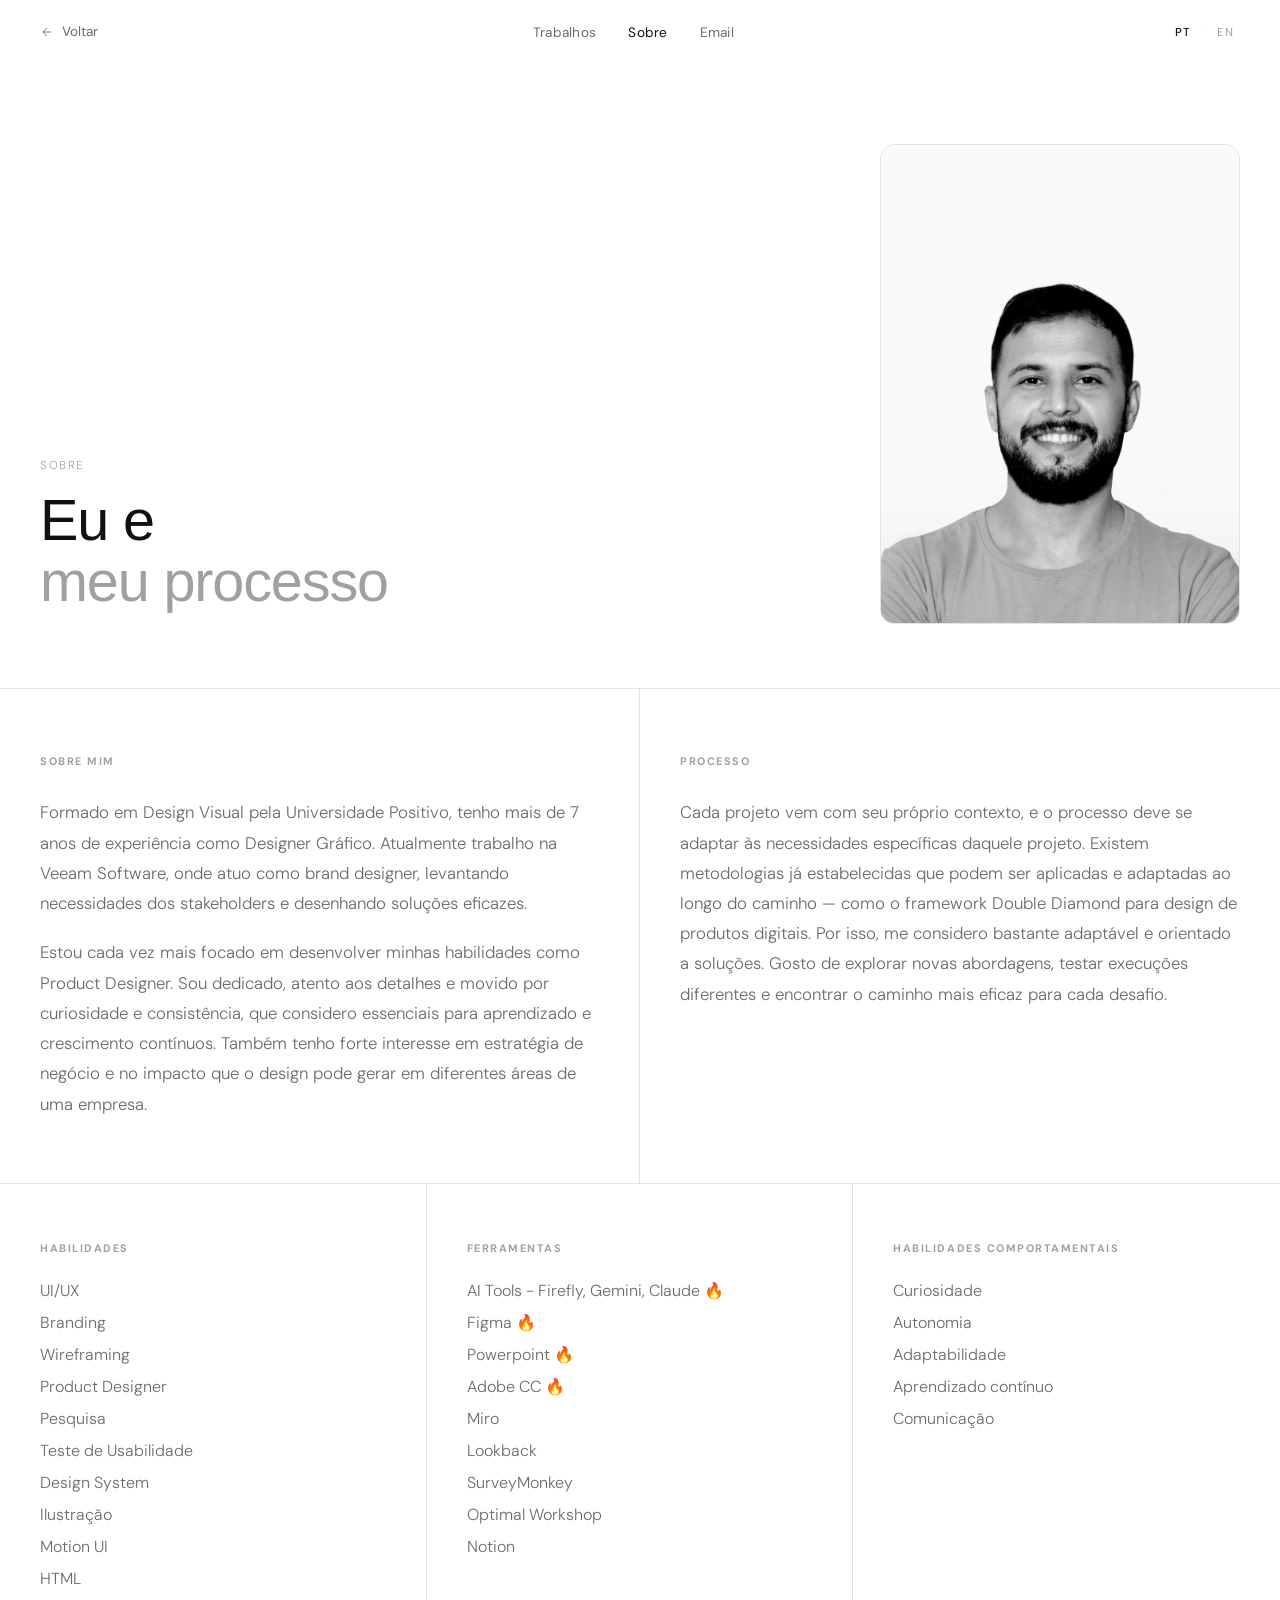
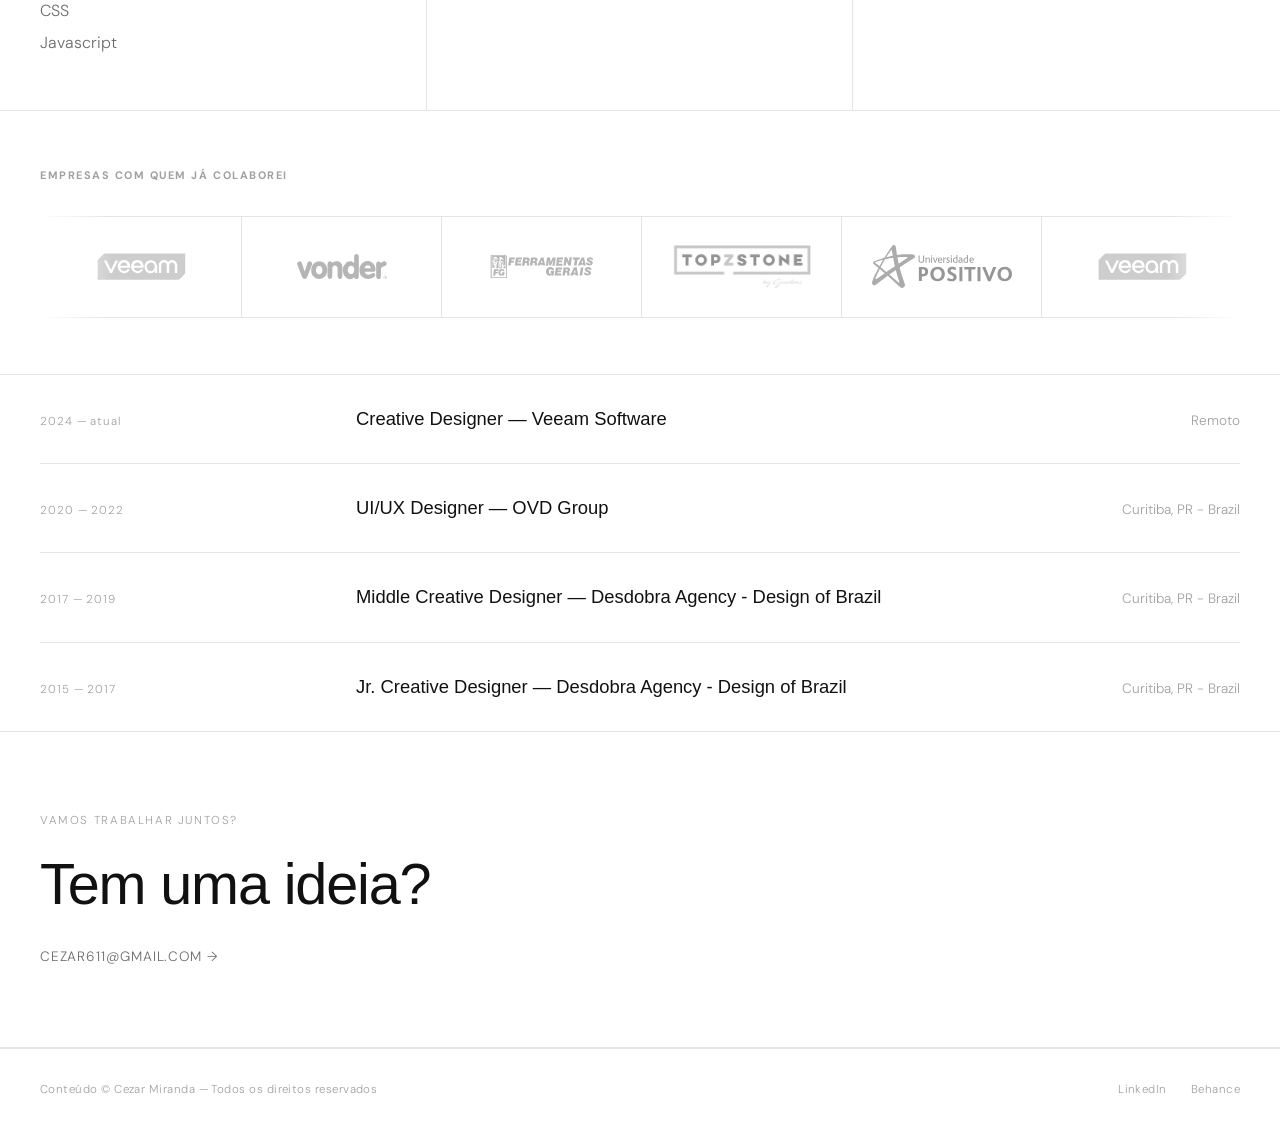
==== about.html @ da9f818e "new changes" ====
<!DOCTYPE html><html lang="pt-BR"><head>
  <script>(function(){try{if((localStorage.getItem('lang')||'pt')==='en'){document.documentElement.classList.add('lang-en');document.documentElement.setAttribute('lang','en');}}catch(e){}})();</script>
  <link rel="icon" type="image/png" href="assets/img/favicon.ico">
  <meta charset="UTF-8">
  <meta name="viewport" content="width=device-width, initial-scale=1.0">
  <title>About — Cezar Miranda</title>

  <!-- Fontes -->
  <link rel="preconnect" href="https://fonts.googleapis.com">
  <link rel="preconnect" href="https://fonts.gstatic.com" crossorigin="">
  <link href="https://fonts.googleapis.com/css2?family=DM+Serif+Display:ital@0;1&family=DM+Sans:ital,opsz,wght@0,9..40,300;0,9..40,400;0,9..40,500;1,9..40,300&display=swap" rel="stylesheet">

  <!-- CSS -->
  <link rel="stylesheet" href="assets/css/global.css">
  <link rel="stylesheet" href="assets/css/about.css">
</head>

<body>

  <!-- ─── NAV ──────────────────────────────────────────── -->
  <nav class="nav">
    <a href="index.html" class="nav__back">
      <svg viewBox="0 0 24 24" fill="none" stroke="currentColor" stroke-width="1.5" aria-hidden="true">
        <path d="M19 12H5M5 12l7-7M5 12l7 7"></path>
      </svg>
      <span class="t-pt">Voltar</span>
      <span class="t-en">Back</span>
    </a>
    <ul class="nav__links">
      <li><a href="index.html"><span class="t-pt">Trabalhos</span><span class="t-en">Work</span></a></li>
      <li><a href="about.html" class="is-active"><span class="t-pt">Sobre</span><span class="t-en">About</span></a></li>
      <li><a href="mailto:cezar611@gmail.com">Email</a></li>
    </ul>
    <div class="lang-switch">
      <button type="button" data-lang="pt">PT</button>
      <span class="lang-switch__divider">·</span>
      <button type="button" data-lang="en">EN</button>
    </div>
    <button class="nav__hamburger" aria-label="Abrir menu">
      <span></span><span></span><span></span>
    </button>
  </nav>

  <div class="nav-mobile" id="mobileMenu">
    <a href="index.html"><span class="t-pt">Trabalhos</span><span class="t-en">Work</span></a>
    <a href="about.html"><span class="t-pt">Sobre</span><span class="t-en">About</span></a>
    <a href="mailto:cezar611@gmail.com">Email</a>
    <div class="lang-switch">
      <button type="button" data-lang="pt">PT</button>
      <span class="lang-switch__divider">·</span>
      <button type="button" data-lang="en">EN</button>
    </div>
  </div>

  <!-- ─── PAGE HEADER ──────────────────────────────────── -->
  <div class="about-header reveal">
    <div>
      <p class="about-header__eyebrow t-eyebrow t-pt">Sobre</p>
      <p class="about-header__eyebrow t-eyebrow t-en">About</p>
      <h1 class="about-header__title t-serif-lg t-pt">Eu e <br> <span class="highlight">meu processo</span></h1>
      <h1 class="about-header__title t-serif-lg t-en">Me and <br> <span class="highlight">my process</span></h1>
    </div>
    <div class="placeholder about-header__photo">
      <img src="assets/img/croped.jpg" alt="Cezar Miranda">
    </div>
  </div>

  <!-- ─── ABOUT TEXT ────────────────────────────────────── -->
  <div class="about-cols">
    <div class="about-cols__col reveal">
      <h2 class="t-pt">Sobre mim</h2>
      <h2 class="t-en">About me</h2>
      <div class="about-cols__body t-pt">
        <p>
          Formado em Design Visual pela Universidade Positivo, tenho mais de 7 anos de
          experiência como Designer Gráfico. Atualmente trabalho na Veeam Software, onde
          atuo como brand designer, levantando necessidades dos stakeholders e desenhando
          soluções eficazes.
        </p>
        <p>
          Estou cada vez mais focado em desenvolver minhas habilidades como Product
          Designer. Sou dedicado, atento aos detalhes e movido por curiosidade e
          consistência, que considero essenciais para aprendizado e crescimento contínuos.
          Também tenho forte interesse em estratégia de negócio e no impacto que o design
          pode gerar em diferentes áreas de uma empresa.
        </p>
      </div>
      <div class="about-cols__body t-en">
        <p>
          Graduated in Visual Design from Universidade Positivo, I have over 7 years of
          experience as a Graphic Designer. Currently, I work at Veeam Software, where I
          contribute as a brand designer, gathering stakeholder requirements and designing
          effective solutions.
        </p>
        <p>
          I am increasingly focused on developing my skills as a Product Designer. I am
          dedicated, detail-oriented, and driven by curiosity and consistency, which I
          believe are essential for continuous learning and growth. I also have a strong
          interest in business strategy and the impact design can create across different
          areas of a company.
        </p>
      </div>
    </div>
    <div class="about-cols__col reveal">
      <h2 class="t-pt">Processo</h2>
      <h2 class="t-en">Process</h2>
      <div class="about-cols__body t-pt">
        <p>
          Cada projeto vem com seu próprio contexto, e o processo deve se adaptar às
          necessidades específicas daquele projeto. Existem metodologias já estabelecidas
          que podem ser aplicadas e adaptadas ao longo do caminho — como o framework Double
          Diamond para design de produtos digitais. Por isso, me considero bastante
          adaptável e orientado a soluções. Gosto de explorar novas abordagens, testar
          execuções diferentes e encontrar o caminho mais eficaz para cada desafio.
        </p>
      </div>
      <div class="about-cols__body t-en">
        <p>
          Every project comes with its own context, and the process should be adapted to
          fit the specific needs of that project. There are established methodologies
          that can be applied and customized throughout the process — such as the Double
          Diamond framework for digital product design. Because of that, I consider
          myself highly adaptable and solution-oriented. I enjoy exploring new approaches,
          experimenting with different executions, and finding the most effective path
          for each challenge.
        </p>
      </div>
    </div>
  </div>

  <!-- ─── SKILLS / RECOGNITION / AVAILABILITY ──────────── -->
  <div class="info-grid">
    <div class="info-grid__col reveal">
      <h3 class="t-pt">Habilidades</h3>
      <h3 class="t-en">Skills</h3>
      <ul class="skills-list t-pt">
        <li>UI/UX</li>
        <li>Branding</li>
        <li>Wireframing</li>
        <li>Product Designer</li>
        <li>Pesquisa</li>
        <li>Teste de Usabilidade</li>
        <li>Design System</li>
        <li>Ilustração</li>
        <li>Motion UI</li>
        <li>HTML</li>
        <li>CSS</li>
        <li>Javascript</li>
      </ul>
      <ul class="skills-list t-en">
        <li>UI/UX</li>
        <li>Branding</li>
        <li>Wireframing</li>
        <li>Product Designer</li>
        <li>Research</li>
        <li>Usability Testing</li>
        <li>Design System</li>
        <li>Illustration</li>
        <li>Motion UI</li>
        <li>HTML</li>
        <li>CSS</li>
        <li>Javascript</li>
      </ul>
    </div>
    <div class="info-grid__col reveal">
      <h3 class="t-pt">Ferramentas</h3>
      <h3 class="t-en">Tools</h3>
      <ul class="skills-list">
        <li>AI Tools - Firefly, Gemini, Claude &#128293;</li>
        <li>Figma &#128293;</li>
        <li>Powerpoint &#128293;</li>
        <li>Adobe CC &#128293;</li>
        <li>Miro</li>
        <li>Lookback</li>
        <li>SurveyMonkey</li>
        <li>Optimal Workshop</li>
        <li>Notion</li>
      </ul>
    </div>
    <div class="info-grid__col reveal">
      <h3 class="t-pt">Habilidades Comportamentais</h3>
      <h3 class="t-en">Soft Skills</h3>
      <ul class="skills-list t-pt">
        <li>Curiosidade</li>
        <li>Autonomia</li>
        <li>Adaptabilidade</li>
        <li>Aprendizado contínuo</li>
        <li>Comunicação</li>
      </ul>
      <ul class="skills-list t-en">
        <li>Curiosity</li>
        <li>Autonomy</li>
        <li>Adaptability</li>
        <li>Learning</li>
        <li>Communication</li>
      </ul>
    </div>
  </div>

  <!-- ─── CLIENTS ───────────────────────────────────────── -->
  <div class="clients reveal">
    <h3 class="t-pt">Empresas com quem já colaborei</h3>
    <h3 class="t-en">Companies I've Collaborated With</h3>
    <div class="clients__marquee">
      <div class="clients__track">
        <div class="clients__cell"><img src="assets/img/veeam.svg" alt="Veeam"></div>
        <div class="clients__cell"><img src="assets/img/vonder.svg" alt="Vonder"></div>
        <div class="clients__cell"><img src="assets/img/fg_logo.svg" alt="Ferramentas Gerais"></div>
        <div class="clients__cell"><img src="assets/img/topzstone.png" alt="Topzstone"></div>
        <div class="clients__cell"><img src="assets/img/Logotipo_da_Universidade_Positivo.svg" alt="Universidade Positivo"></div>
        <!-- conjunto duplicado para o loop ficar contínuo -->
        <div class="clients__cell" aria-hidden="true"><img src="assets/img/veeam.svg" alt=""></div>
        <div class="clients__cell" aria-hidden="true"><img src="assets/img/vonder.svg" alt=""></div>
        <div class="clients__cell" aria-hidden="true"><img src="assets/img/fg_logo.svg" alt=""></div>
        <div class="clients__cell" aria-hidden="true"><img src="assets/img/topzstone.png" alt=""></div>
        <div class="clients__cell" aria-hidden="true"><img src="assets/img/Logotipo_da_Universidade_Positivo.svg" alt=""></div>
      </div>
    </div>
  </div>

  <!-- ─── EXPERIENCE ────────────────────────────────────── -->
  <section class="experience">
    <div class="experience__item reveal">
      <span class="experience__year t-pt">2024 — atual</span>
      <span class="experience__year t-en">2024 — now</span>
      <span class="experience__role">Creative Designer — Veeam Software</span>
      <span class="experience__company t-pt">Remoto</span>
      <span class="experience__company t-en">Remote</span>
    </div>
    <div class="experience__item reveal">
      <span class="experience__year">2020 — 2022</span>
      <span class="experience__role">UI/UX Designer — OVD Group</span>
      <span class="experience__company">Curitiba, PR - Brazil</span>
    </div>
    <div class="experience__item reveal">
      <span class="experience__year">2017 — 2019</span>
      <span class="experience__role">Middle Creative Designer — Desdobra Agency - Design of Brazil</span>
      <span class="experience__company">Curitiba, PR - Brazil</span>
    </div>
    <div class="experience__item reveal">
      <span class="experience__year">2015 — 2017</span>
      <span class="experience__role">Jr. Creative Designer — Desdobra Agency - Design of Brazil</span>
      <span class="experience__company">Curitiba, PR - Brazil</span>
    </div>
  </section>

  <!-- ─── CTA ───────────────────────────────────────────── -->
  <div class="about-cta reveal">
    <p class="t-eyebrow t-pt">Vamos trabalhar juntos?</p>
    <p class="t-eyebrow t-en">Let's work together?</p>
    <h2 class="about-cta__title t-serif-lg t-pt">Tem uma ideia?</h2>
    <h2 class="about-cta__title t-serif-lg t-en">Got an idea?</h2>
    <a href="mailto:cezar611@gmail.com" class="about-cta__link">
      cezar611@gmail.com →
    </a>
  </div>

  <!-- ─── FOOTER ────────────────────────────────────────── -->
  <footer class="footer">
    <p class="t-pt">Conteúdo © Cezar Miranda — Todos os direitos reservados</p>
    <p class="t-en">Content © Cezar Miranda — All rights reserved</p>
    <ul class="footer__links">
      <li><a href="https://www.linkedin.com/in/cezarrm/">LinkedIn</a></li>
      <li><a href="https://www.behance.net/cezarrm">Behance</a></li>
    </ul>
  </footer>

  <div class="lightbox" id="lightbox">
    <button type="button" class="lightbox__close" aria-label="Fechar">
      <svg viewBox="0 0 24 24" fill="none" stroke="currentColor" stroke-width="1.5" aria-hidden="true">
        <path d="M6 6l12 12M18 6L6 18"></path>
      </svg>
    </button>
    <img src="" alt="">
  </div>
  <script src="assets/js/case.js"></script>
  <script src="assets/js/i18n.js"></script>
</body></html>
---- assets/css/global.css ----
/* ============================================================
   global.css — Base compartilhada entre todas as páginas
   ============================================================ */

/* ─── RESET ──────────────────────────────────────────────── */
*,
*::before,
*::after {
  box-sizing: border-box;
  margin: 0;
  padding: 0;
}

/* ─── TOKENS ─────────────────────────────────────────────── */
:root {
  /* Cores */
  --bg: #FFFFFF;
  --bg-subtle: #F7F7F7;
  --bg-muted: #EFEFEF;
  --border: #E4E4E4;
  --text: #111111;
  --text-sec: #6B6B6B;
  --text-ter: #A0A0A0;

  /* Tipografia */
  --serif: 'Cabin', sans-serif;
  --sans: 'DM Sans', system-ui, sans-serif;

  /* Espaçamento base */
  --pad-x: 2.5rem;
  --pad-x-md: 1.75rem;
  --pad-x-sm: 1.25rem;
}

/* ─── BASE ───────────────────────────────────────────────── */
html {
  font-size: 16px;
  scroll-behavior: smooth;
}

body {
  background: var(--bg);
  color: var(--text);
  font-family: var(--sans);
  font-weight: 300;
  line-height: 1.5;
  -webkit-font-smoothing: antialiased;
  -moz-osx-font-smoothing: grayscale;
}

a {
  color: inherit;
  text-decoration: none;
}

/* evita viúvas/órfãs no texto (progressive enhancement — navegadores
   sem suporte simplesmente ignoram, sem quebrar nada) */
h1, h2, h3, h4 {
  text-wrap: balance;
}

p {
  text-wrap: pretty;
}

img {
  display: block;
  max-width: 100%;
}

/* ─── TYPOGRAPHY ─────────────────────────────────────────── */
.t-eyebrow {
  font-size: 0.72rem;
  letter-spacing: 0.14em;
  text-transform: uppercase;
  color: var(--text-ter);
}

.t-label {
  font-size: 0.68rem;
  letter-spacing: 0.16em;
  text-transform: uppercase;
  color: var(--text-ter);
}

.t-serif-xl {
  font-family: var(--serif);
  font-size: clamp(2.6rem, 5.5vw, 5.2rem);
  font-weight: 400;
  line-height: 1.06;
  letter-spacing: -0.02em;
}

.t-serif-lg {
  font-family: var(--serif);
  font-size: clamp(2.2rem, 4.5vw, 4.2rem);
  font-weight: 400;
  line-height: 1.06;
  letter-spacing: -0.02em;
}

.t-serif-md {
  font-family: var(--serif);
  font-size: clamp(1.7rem, 3vw, 2.8rem);
  font-weight: 400;
  line-height: 1.1;
  letter-spacing: -0.015em;
}

.t-serif-sm {
  font-family: var(--serif);
  font-size: clamp(1.35rem, 2.2vw, 1.9rem);
  font-weight: 400;
  line-height: 1.2;
  letter-spacing: -0.01em;
}

/* ─── NAV ────────────────────────────────────────────────── */
.nav {
  position: fixed;
  top: 0;
  left: 0;
  right: 0;
  z-index: 100;
  display: flex;
  justify-content: space-between;
  align-items: center;
  padding: 1.25rem var(--pad-x);
  background: rgba(255, 255, 255, 0.9);
  backdrop-filter: blur(12px);
  -webkit-backdrop-filter: blur(12px);
  border: none;
}

.nav__logo {
  font-family: var(--serif);
  font-size: 1rem;
  letter-spacing: -0.01em;
  color: var(--text);
}

.nav__back {
  display: inline-flex;
  align-items: center;
  gap: 0.5rem;
  font-size: 0.85rem;
  font-weight: 400;
  color: var(--text-sec);
  transition: color 0.2s, gap 0.2s;
}

.nav__back:hover {
  color: var(--text);
  gap: 0.8rem;
}

.nav__back svg {
  width: 14px;
  height: 14px;
  flex-shrink: 0;
}

.nav__links {
  display: flex;
  gap: 2rem;
  list-style: none;
}

.nav__links a {
  font-size: 0.85rem;
  font-weight: 400;
  letter-spacing: 0.02em;
  color: var(--text-sec);
  transition: color 0.2s;
}

.nav__links a:hover,
.nav__links a.is-active {
  color: var(--text);
}

/* Hamburger */
.nav__hamburger {
  display: none;
  flex-direction: column;
  gap: 5px;
  cursor: pointer;
  padding: 4px;
  background: none;
  border: none;
}

.nav__hamburger span {
  display: block;
  width: 22px;
  height: 1.5px;
  background: var(--text);
  transition: transform 0.3s, opacity 0.3s;
}

.nav__hamburger.is-open span:nth-child(1) {
  transform: translateY(6.5px) rotate(45deg);
}

.nav__hamburger.is-open span:nth-child(2) {
  opacity: 0;
}

.nav__hamburger.is-open span:nth-child(3) {
  transform: translateY(-6.5px) rotate(-45deg);
}

/* Mobile menu overlay */
.nav-mobile {
  display: none;
  position: fixed;
  top: 57px;
  left: 0;
  right: 0;
  background: var(--bg);
  border: none;
  padding: 1.5rem var(--pad-x-sm);
  z-index: 99;
  flex-direction: column;
  gap: 1.2rem;
}

.nav-mobile.is-open {
  display: flex;
}

.nav-mobile a {
  font-size: 1rem;
  color: var(--text-sec);
  transition: color 0.2s;
}

.nav-mobile a:hover {
  color: var(--text);
}

/* ─── I18N (troca de idioma EN / PT-BR) ──────────────────── */
/* Nunca sobrescreve o display do idioma ativo — só esconde o
   inativo — para não quebrar display:block/flex definidos por
   outras classes (ex: .case-meta__label, .tag). */
html:not(.lang-en) .t-en { display: none !important; }
html.lang-en .t-pt { display: none !important; }

.lang-switch {
  display: flex;
  align-items: center;
  gap: 0.35rem;
  font-size: 0.72rem;
  letter-spacing: 0.06em;
  color: var(--text-ter);
}

.lang-switch button {
  background: none;
  border: none;
  padding: 0.2rem 0.4rem;
  font-family: var(--sans);
  font-size: 0.72rem;
  letter-spacing: 0.06em;
  color: var(--text-ter);
  cursor: pointer;
  transition: color 0.2s;
}

.lang-switch button:hover {
  color: var(--text);
}

.lang-switch button.is-active {
  color: var(--text);
  font-weight: 500;
}

.lang-switch__divider {
  color: var(--border);
}

.nav-mobile .lang-switch {
  padding-top: 0.4rem;
  border-top: 1px solid var(--border);
  margin-top: 0.4rem;
}

/* ─── FOOTER ─────────────────────────────────────────────── */
.footer {
  padding: 2rem var(--pad-x);
  display: flex;
  justify-content: space-between;
  align-items: center;
  border-top: 1px solid var(--border);
  font-size: 0.72rem;
  color: var(--text-ter);
  letter-spacing: 0.04em;
  flex-wrap: wrap;
  gap: 1rem;
}

.footer__links {
  display: flex;
  gap: 1.5rem;
  list-style: none;
}

.footer__links a {
  transition: color 0.2s;
}

.footer__links a:hover {
  color: var(--text);
}

/* ─── SECTION LABEL ──────────────────────────────────────── */
.section-label {
  font-size: 0.68rem;
  letter-spacing: 0.16em;
  text-transform: uppercase;
  color: var(--text-ter);
  padding: 2rem var(--pad-x) 0.6rem;
  border: none;
}

/* ─── PLACEHOLDER (shared across pages) ─────────────────── */
.placeholder {
  position: relative;
  width: 100%;
  background: var(--bg-subtle);
  border: 1px solid var(--border);
  display: flex;
  align-items: center;
  justify-content: center;
  text-align: center;
  border-radius: 14px;
  overflow: hidden;
}

.placeholder img,
.placeholder video {
  width: 100%;
  height: 100%;
  object-fit: cover;
  transition: transform 0.6s cubic-bezier(.19, 1, .22, 1);
}

.placeholder span {
  font-size: 0.66rem;
  letter-spacing: 0.1em;
  text-transform: uppercase;
  color: var(--text-ter);
}

.case-media {
  width: 100%;
  border-radius: 24px;
  overflow: hidden;
}

.case-media video {
  width: 100%;
  height: auto;
  display: block;
  object-fit: cover;
}

video {
  width: 100%;
  height: 100%;
  object-fit: cover;
  display: flex;
}

.highlight {
  color: var(--text-ter);
}

/* ─── TAG (pill label) ───────────────────────────────────── */
.tag {
  display: inline-flex;
  align-items: center;
  gap: 0.35rem;
  font-size: 0.66rem;
  letter-spacing: 0.08em;
  text-transform: uppercase;
  padding: 0.28rem 0.75rem;
  border: 1px solid var(--border);
  color: var(--text-ter);
  border-radius: 100px;
}

.tag__icon {
  width: 12px;
  height: 12px;
  flex-shrink: 0;
}

/* ─── REVEAL ANIMATION ───────────────────────────────────── */
.reveal {
  opacity: 0;
  transform: translateY(22px);
  transition: opacity 0.65s ease, transform 0.65s ease;
}

.reveal.is-visible {
  opacity: 1;
  transform: translateY(0);
}

@media (max-width: 768px) {
  .placeholder {
    aspect-ratio: 1 / 1;
    height: auto;
  }
}

/* ─── LIGHTBOX (imagens em tela cheia) ───────────────────── */
.lightbox {
  position: fixed;
  inset: 0;

  display: flex;
  align-items: center;
  justify-content: center;

  background: rgba(0, 0, 0, 0.92);

  opacity: 0;
  pointer-events: none;

  z-index: 9999;

  transition:
    opacity 0.45s ease,
    backdrop-filter 0.45s ease;

  backdrop-filter: blur(0px);
}

.lightbox.active {
  opacity: 1;
  pointer-events: auto;

  backdrop-filter: blur(10px);
}

.lightbox img {
  width: auto;
  max-width: 90vw;
  max-height: 90vh;

  object-fit: contain;

  transform: scale(0.92);
  opacity: 0;

  transition:
    transform 0.6s cubic-bezier(.19, 1, .22, 1),
    opacity 0.4s ease;

  box-shadow:
    0 40px 120px rgba(0, 0, 0, 0.35);
}

.lightbox.active img {
  transform: scale(1);
  opacity: 1;
}

.lightbox__close {
  position: absolute;
  top: 24px;
  right: 24px;

  width: 44px;
  height: 44px;
  border-radius: 50%;
  border: none;

  background: rgba(255, 255, 255, 0.1);
  color: #fff;

  display: flex;
  align-items: center;
  justify-content: center;
  cursor: pointer;

  opacity: 0;
  transform: translateY(-8px);

  transition:
    opacity 0.3s ease,
    transform 0.3s ease,
    background 0.2s ease;
}

.lightbox__close svg {
  width: 20px;
  height: 20px;
}

.lightbox__close:hover {
  background: rgba(255, 255, 255, 0.2);
}

.lightbox.active .lightbox__close {
  opacity: 1;
  transform: translateY(0);
  transition-delay: 0.15s;
}

@media (max-width: 600px) {
  .lightbox__close {
    top: 16px;
    right: 16px;
  }
}

/* ─── RESPONSIVE ─────────────────────────────────────────── */
@media (max-width: 900px) {
  .nav {
    padding: 1.1rem var(--pad-x-md);
  }

  .section-label {
    padding-left: var(--pad-x-md);
    padding-right: var(--pad-x-md);
  }

  .footer {
    padding: 1.75rem var(--pad-x-md);
  }
}

@media (max-width: 600px) {
  .nav {
    padding: 1rem var(--pad-x-sm);
  }

  .nav__links {
    display: none;
  }

  .nav__hamburger {
    display: flex;
  }

  .section-label {
    padding: 1.5rem var(--pad-x-sm) 0.5rem;
  }

  .footer {
    padding: 1.5rem var(--pad-x-sm);
    flex-direction: column;
    align-items: flex-start;
  }
}
---- assets/css/about.css ----
/* ============================================================
   about.css — Estilos da página de informações (about.html)
   ============================================================ */

/* ─── PAGE HEADER ────────────────────────────────────────── */
.about-header {
  padding: 9rem var(--pad-x) 4rem;
  display: grid;
  grid-template-columns: 1fr 1fr;
  gap: 4rem;
  align-items: end;
  border-bottom: 1px solid var(--border);
}

.about-header__eyebrow { margin-bottom: 1rem; }

.about-header__title {
  color: var(--text);
  margin-bottom: 0.75rem;
}

.about-header__photo {
  width: 100%;
  max-width: 360px;
  aspect-ratio: 3/4;
  object-fit: cover;
  justify-self: end;
}

/* ─── ABOUT TEXT ─────────────────────────────────────────── */
.about-cols {
  display: grid;
  grid-template-columns: 1fr 1fr;
  border-bottom: 1px solid var(--border);
}

.about-cols__col {
  padding: 4rem var(--pad-x);
}

.about-cols__col:first-child {
  border-right: 1px solid var(--border);
}

.about-cols__col h2 {
  font-size: 0.68rem;
  letter-spacing: 0.14em;
  text-transform: uppercase;
  color: var(--text-ter);
  margin-bottom: 1.75rem;
}

.about-cols__body {
  font-size: 1.05rem;
  color: var(--text-sec);
  line-height: 1.8;
}

.about-cols__body p + p { margin-top: 1.2rem; }

/* ─── SKILLS / RECOGNITION / AVAILABILITY ───────────────── */
.info-grid {
  display: grid;
  grid-template-columns: repeat(3, 1fr);
  border-bottom: 1px solid var(--border);
}

.info-grid__col {
  padding: 3.5rem var(--pad-x);
  border-right: 1px solid var(--border);
}

.info-grid__col:last-child { border-right: none; }

.info-grid__col h3 {
  font-size: 0.68rem;
  letter-spacing: 0.14em;
  text-transform: uppercase;
  color: var(--text-ter);
  margin-bottom: 1.5rem;
}

.skills-list {
  list-style: none;
  display: flex;
  flex-direction: column;
  gap: 0.6rem;
}

.skills-list li {
  font-size: 1rem;
  color: var(--text-sec);
  line-height: 1.4;
}

/* ─── CLIENTS ────────────────────────────────────────────── */
.clients {
  padding: 3.5rem var(--pad-x);
  border-bottom: 1px solid var(--border);
}

.clients h3 {
  font-size: 0.68rem;
  letter-spacing: 0.14em;
  text-transform: uppercase;
  color: var(--text-ter);
  margin-bottom: 2rem;
}

.clients__marquee {
  overflow: hidden;
  border: 1px solid var(--border);
  -webkit-mask-image: linear-gradient(90deg, transparent, #000 6%, #000 94%, transparent);
  mask-image: linear-gradient(90deg, transparent, #000 6%, #000 94%, transparent);
}

.clients__track {
  display: flex;
  width: max-content;
  animation: clients-marquee 16s linear infinite;
}

.clients__track:hover {
  animation-play-state: paused;
}

.clients__cell {
  flex: 0 0 auto;
  width: 200px;
  aspect-ratio: 2/1;
  background: var(--bg);
  display: flex;
  align-items: center;
  justify-content: center;
  padding: 1rem;
  border-left: 1px solid var(--border);
  transition: background 0.2s;
}

.clients__cell:first-child { border-left: none; }

.clients__cell:hover { background: var(--bg-subtle); }

.clients__cell img {
  max-width: 140px;
  width: 100%;
  height: auto;
  opacity: 0.5;
  filter: grayscale(1);
  transition: opacity 0.2s;
}

.clients__cell:hover img { opacity: 0.8; }

.clients__cell span {
  font-size: 0.72rem;
  letter-spacing: 0.06em;
  text-transform: uppercase;
  color: var(--text-ter);
  text-align: center;
}

@keyframes clients-marquee {
  from { transform: translateX(0); }
  to { transform: translateX(-50%); }
}

/* ─── EXPERIENCE ─────────────────────────────────────────── */
.experience {
  padding: 0 var(--pad-x);
  border-bottom: 1px solid var(--border);
}

.experience__item {
  display: grid;
  grid-template-columns: 1fr 2fr 1fr;
  gap: 2rem;
  padding: 2rem 0;
  border-bottom: 1px solid var(--border);
  align-items: baseline;
}

.experience__item:last-child { border-bottom: none; }

.experience__year {
  font-size: 0.72rem;
  letter-spacing: 0.08em;
  color: var(--text-ter);
}

.experience__role {
  font-family: var(--serif);
  font-size: 1.15rem;
  font-weight: 400;
  color: var(--text);
  line-height: 1.3;
}

.experience__company {
  font-size: 0.85rem;
  color: var(--text-ter);
  text-align: right;
}

/* ─── CTA ────────────────────────────────────────────────── */
.about-cta {
  padding: 5rem var(--pad-x);
  display: flex;
  flex-direction: column;
  gap: 1.5rem;
  border-bottom: 1px solid var(--border);
}

.about-cta__title {
  color: var(--text);
  max-width: 700px;
}

.about-cta__title em {
  font-style: italic;
  color: var(--text-ter);
}

.about-cta__link {
  display: inline-flex;
  align-items: center;
  gap: 0.6rem;
  font-size: 0.85rem;
  letter-spacing: 0.06em;
  text-transform: uppercase;
  color: var(--text-sec);
  margin-top: 0.5rem;
  transition: gap 0.3s, color 0.2s;
}

.about-cta__link:hover { gap: 1rem; color: var(--text); }

/* ─── RESPONSIVE ─────────────────────────────────────────── */
@media (max-width: 900px) {
  .about-header { padding: 8rem var(--pad-x-md) 3.5rem; gap: 2.5rem; }
  .about-cols__col { padding: 3rem var(--pad-x-md); }

  .info-grid { grid-template-columns: 1fr 1fr; }
  .info-grid__col:nth-child(2) { border-right: none; }
  .info-grid__col:nth-child(3) {
    grid-column: 1 / -1;
    border-right: none;
    border-top: 1px solid var(--border);
  }
  .info-grid__col { padding: 2.5rem var(--pad-x-md); }

  .clients { padding: 3rem var(--pad-x-md); }

  .experience { padding: 0 var(--pad-x-md); }
  .experience__item { grid-template-columns: 1fr 2fr; }
  .experience__company { display: none; }

  .about-cta { padding: 4rem var(--pad-x-md); }
}

@media (max-width: 600px) {
  .about-header {
    grid-template-columns: 1fr;
    padding: 7rem var(--pad-x-sm) 2.5rem;
    gap: 2rem;
  }

  .about-header__photo {
    max-width: 100%;
    aspect-ratio: 4/3;
    justify-self: stretch;
    order: -1;
  }

  .about-cols { grid-template-columns: 1fr; }
  .about-cols__col:first-child { border-right: none; border-bottom: 1px solid var(--border); }
  .about-cols__col { padding: 2.5rem var(--pad-x-sm); }

  .info-grid { grid-template-columns: 1fr; }
  .info-grid__col { border-right: none !important; padding: 2.5rem var(--pad-x-sm); }
  .info-grid__col + .info-grid__col { border-top: 1px solid var(--border); }

  .clients { padding: 2.5rem var(--pad-x-sm); }

  .experience { padding: 0 var(--pad-x-sm); }
  .experience__item { grid-template-columns: auto 1fr; gap: 1rem; }
  .experience__company { display: none; }

  .about-cta { padding: 3.5rem var(--pad-x-sm); }
}
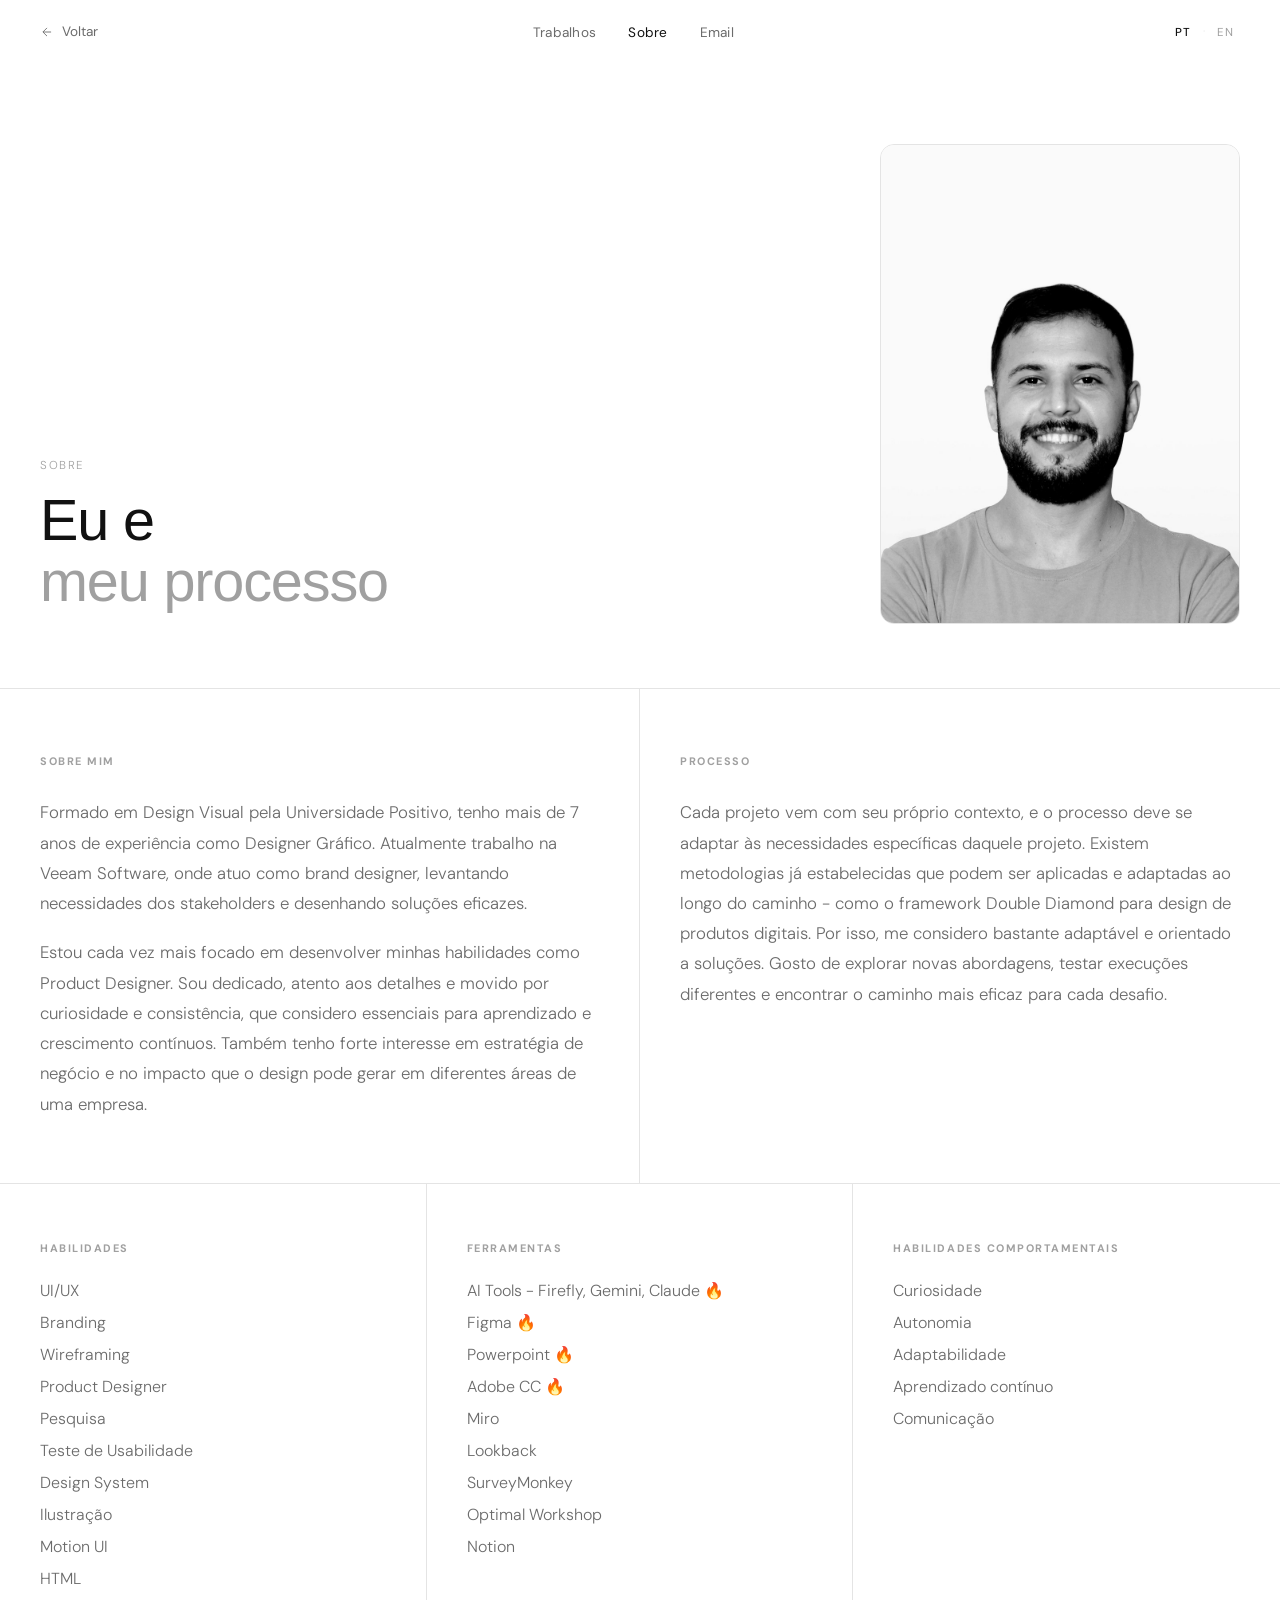
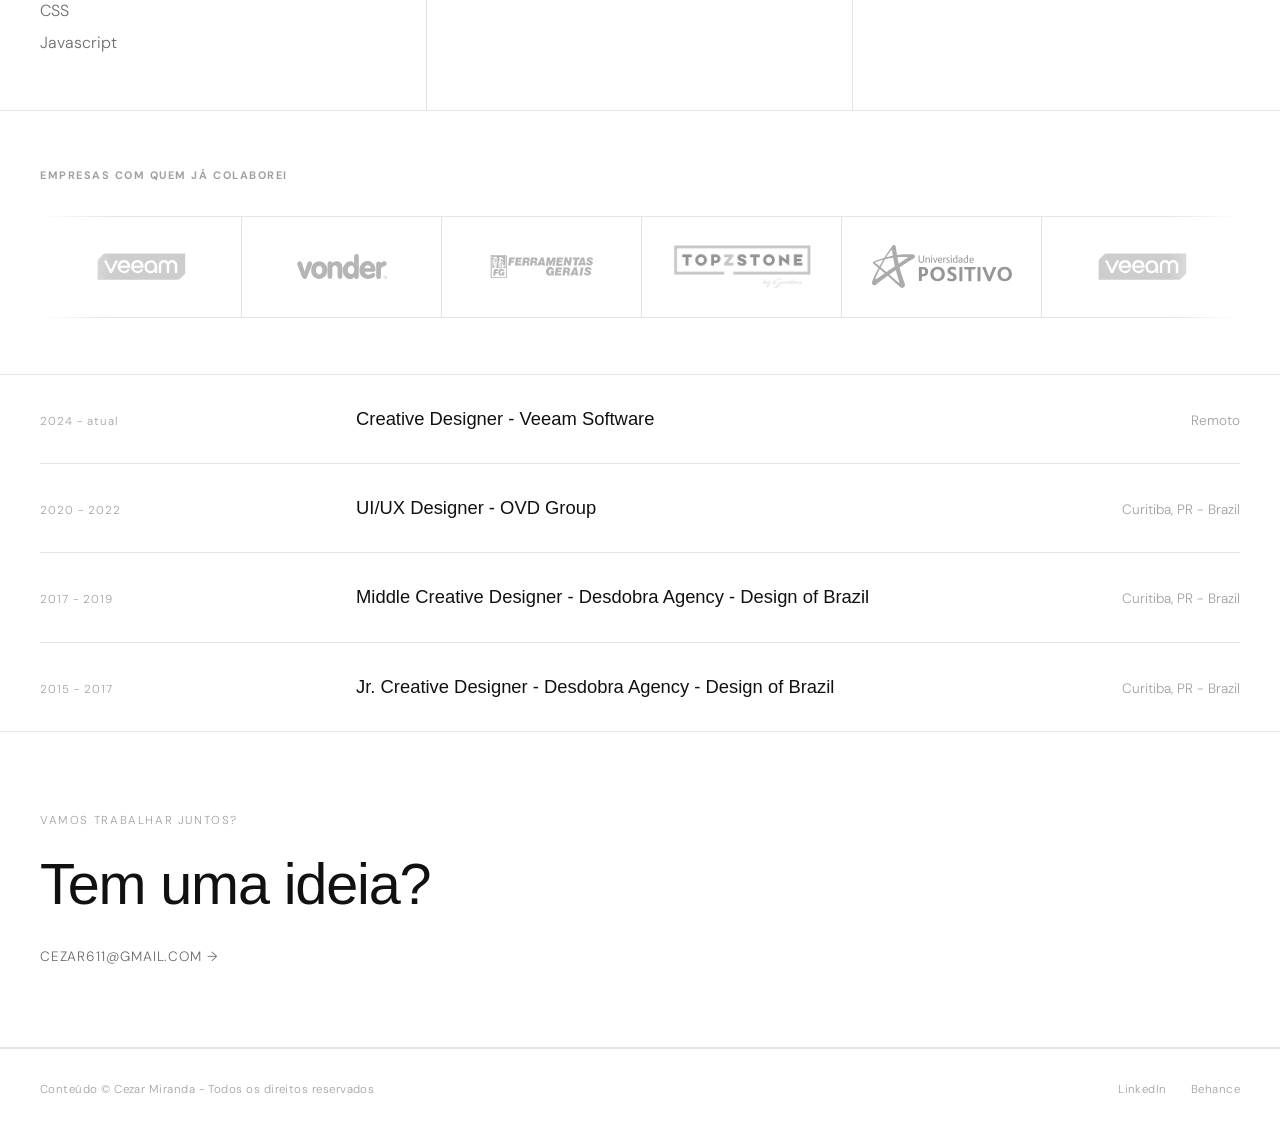
==== commit 2b9a31f5: "Add files via upload" ====
--- a/about.html
+++ b/about.html
@@ -3,7 +3,7 @@
   <link rel="icon" type="image/png" href="assets/img/favicon.ico">
   <meta charset="UTF-8">
   <meta name="viewport" content="width=device-width, initial-scale=1.0">
-  <title>About — Cezar Miranda</title>
+  <title>About - Cezar Miranda</title>
 
   <!-- Fontes -->
   <link rel="preconnect" href="https://fonts.googleapis.com">
@@ -108,7 +108,7 @@
         <p>
           Cada projeto vem com seu próprio contexto, e o processo deve se adaptar às
           necessidades específicas daquele projeto. Existem metodologias já estabelecidas
-          que podem ser aplicadas e adaptadas ao longo do caminho — como o framework Double
+          que podem ser aplicadas e adaptadas ao longo do caminho - como o framework Double
           Diamond para design de produtos digitais. Por isso, me considero bastante
           adaptável e orientado a soluções. Gosto de explorar novas abordagens, testar
           execuções diferentes e encontrar o caminho mais eficaz para cada desafio.
@@ -118,7 +118,7 @@
         <p>
           Every project comes with its own context, and the process should be adapted to
           fit the specific needs of that project. There are established methodologies
-          that can be applied and customized throughout the process — such as the Double
+          that can be applied and customized throughout the process - such as the Double
           Diamond framework for digital product design. Because of that, I consider
           myself highly adaptable and solution-oriented. I enjoy exploring new approaches,
           experimenting with different executions, and finding the most effective path
@@ -221,25 +221,25 @@
   <!-- ─── EXPERIENCE ────────────────────────────────────── -->
   <section class="experience">
     <div class="experience__item reveal">
-      <span class="experience__year t-pt">2024 — atual</span>
-      <span class="experience__year t-en">2024 — now</span>
-      <span class="experience__role">Creative Designer — Veeam Software</span>
+      <span class="experience__year t-pt">2024 - atual</span>
+      <span class="experience__year t-en">2024 - now</span>
+      <span class="experience__role">Creative Designer - Veeam Software</span>
       <span class="experience__company t-pt">Remoto</span>
       <span class="experience__company t-en">Remote</span>
     </div>
     <div class="experience__item reveal">
-      <span class="experience__year">2020 — 2022</span>
-      <span class="experience__role">UI/UX Designer — OVD Group</span>
+      <span class="experience__year">2020 - 2022</span>
+      <span class="experience__role">UI/UX Designer - OVD Group</span>
       <span class="experience__company">Curitiba, PR - Brazil</span>
     </div>
     <div class="experience__item reveal">
-      <span class="experience__year">2017 — 2019</span>
-      <span class="experience__role">Middle Creative Designer — Desdobra Agency - Design of Brazil</span>
+      <span class="experience__year">2017 - 2019</span>
+      <span class="experience__role">Middle Creative Designer - Desdobra Agency - Design of Brazil</span>
       <span class="experience__company">Curitiba, PR - Brazil</span>
     </div>
     <div class="experience__item reveal">
-      <span class="experience__year">2015 — 2017</span>
-      <span class="experience__role">Jr. Creative Designer — Desdobra Agency - Design of Brazil</span>
+      <span class="experience__year">2015 - 2017</span>
+      <span class="experience__role">Jr. Creative Designer - Desdobra Agency - Design of Brazil</span>
       <span class="experience__company">Curitiba, PR - Brazil</span>
     </div>
   </section>
@@ -257,8 +257,8 @@
 
   <!-- ─── FOOTER ────────────────────────────────────────── -->
   <footer class="footer">
-    <p class="t-pt">Conteúdo © Cezar Miranda — Todos os direitos reservados</p>
-    <p class="t-en">Content © Cezar Miranda — All rights reserved</p>
+    <p class="t-pt">Conteúdo © Cezar Miranda - Todos os direitos reservados</p>
+    <p class="t-en">Content © Cezar Miranda - All rights reserved</p>
     <ul class="footer__links">
       <li><a href="https://www.linkedin.com/in/cezarrm/">LinkedIn</a></li>
       <li><a href="https://www.behance.net/cezarrm">Behance</a></li>
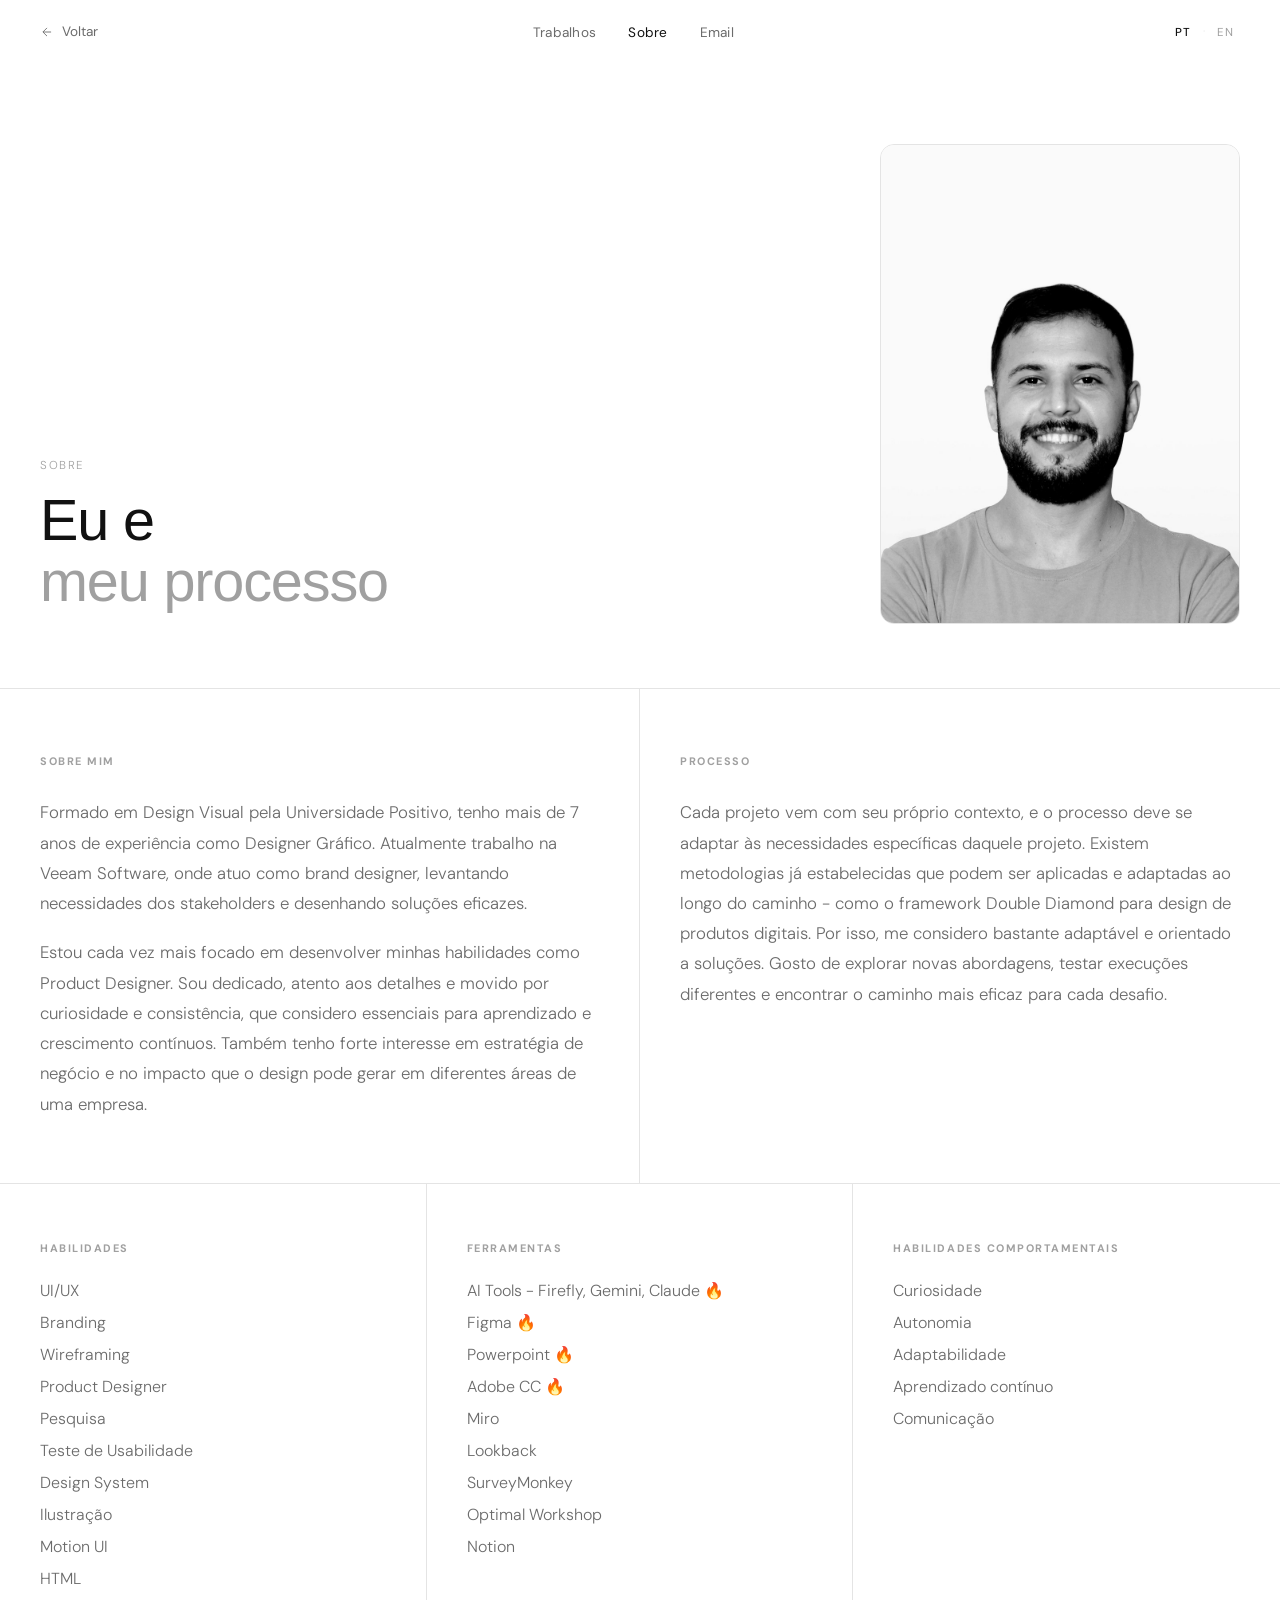
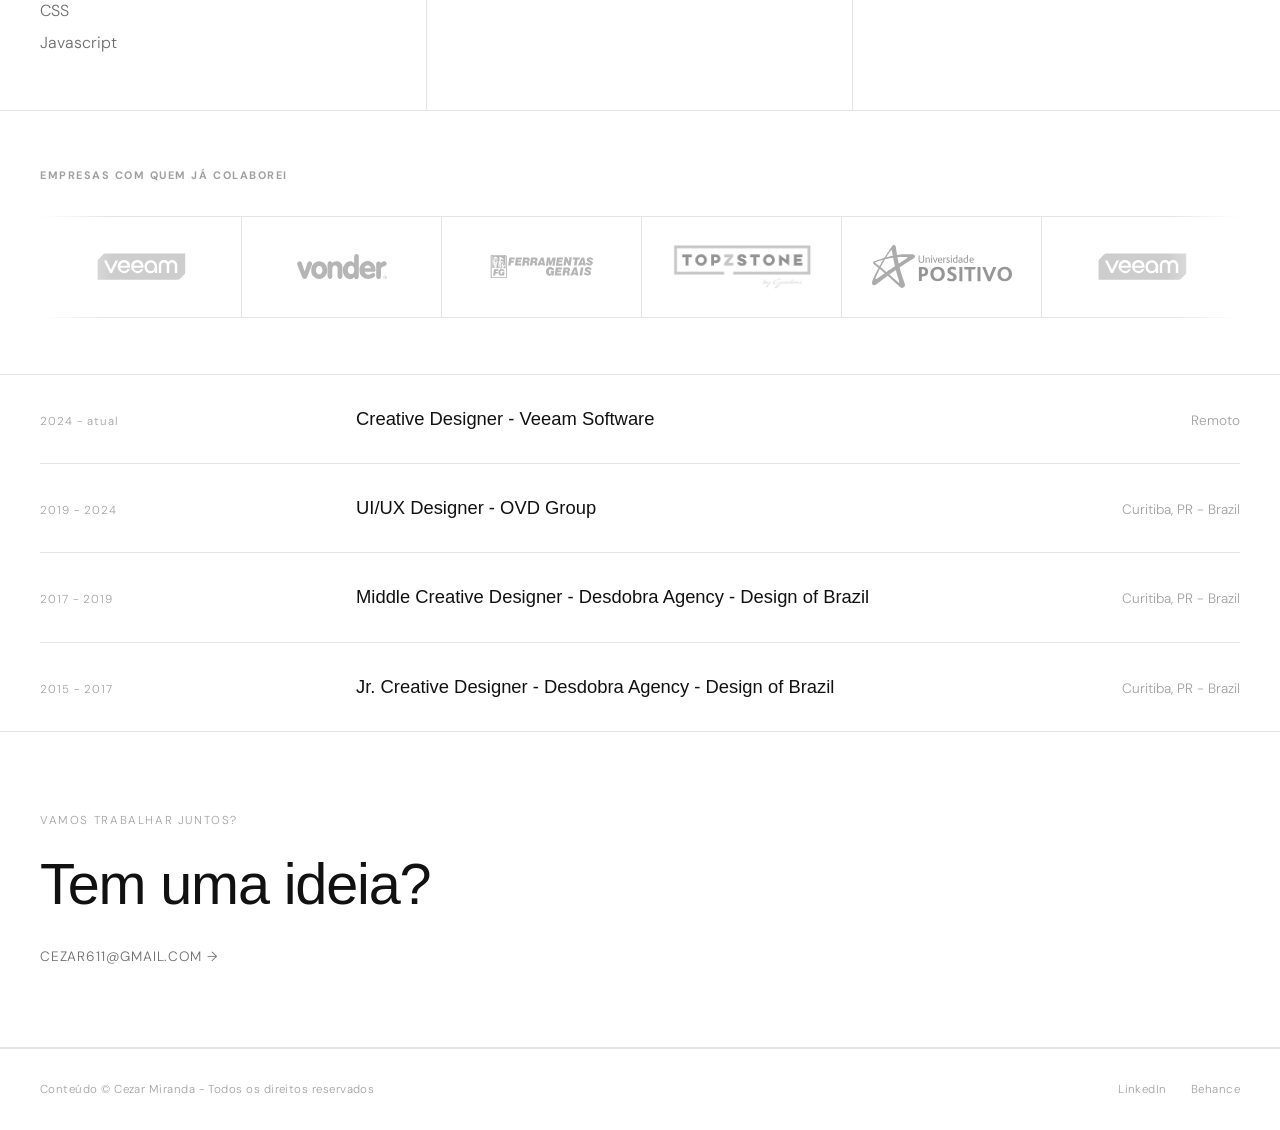
==== commit c19adf56: "Update about.html" ====
--- a/about.html
+++ b/about.html
@@ -228,7 +228,7 @@
       <span class="experience__company t-en">Remote</span>
     </div>
     <div class="experience__item reveal">
-      <span class="experience__year">2020 - 2022</span>
+      <span class="experience__year">2019 - 2024</span>
       <span class="experience__role">UI/UX Designer - OVD Group</span>
       <span class="experience__company">Curitiba, PR - Brazil</span>
     </div>
--- a/assets/css/global.css
+++ b/assets/css/global.css
@@ -1,5 +1,5 @@
 /* ============================================================
-   global.css — Base compartilhada entre todas as páginas
+   global.css - Base compartilhada entre todas as páginas
    ============================================================ */
 
 /* ─── RESET ──────────────────────────────────────────────── */
@@ -53,7 +53,7 @@
   text-decoration: none;
 }
 
-/* evita viúvas/órfãs no texto (progressive enhancement — navegadores
+/* evita viúvas/órfãs no texto (progressive enhancement - navegadores
    sem suporte simplesmente ignoram, sem quebrar nada) */
 h1, h2, h3, h4 {
   text-wrap: balance;
@@ -240,8 +240,8 @@
 }
 
 /* ─── I18N (troca de idioma EN / PT-BR) ──────────────────── */
-/* Nunca sobrescreve o display do idioma ativo — só esconde o
-   inativo — para não quebrar display:block/flex definidos por
+/* Nunca sobrescreve o display do idioma ativo - só esconde o
+   inativo - para não quebrar display:block/flex definidos por
    outras classes (ex: .case-meta__label, .tag). */
 html:not(.lang-en) .t-en { display: none !important; }
 html.lang-en .t-pt { display: none !important; }
--- a/assets/css/about.css
+++ b/assets/css/about.css
@@ -1,5 +1,5 @@
 /* ============================================================
-   about.css — Estilos da página de informações (about.html)
+   about.css - Estilos da página de informações (about.html)
    ============================================================ */
 
 /* ─── PAGE HEADER ────────────────────────────────────────── */
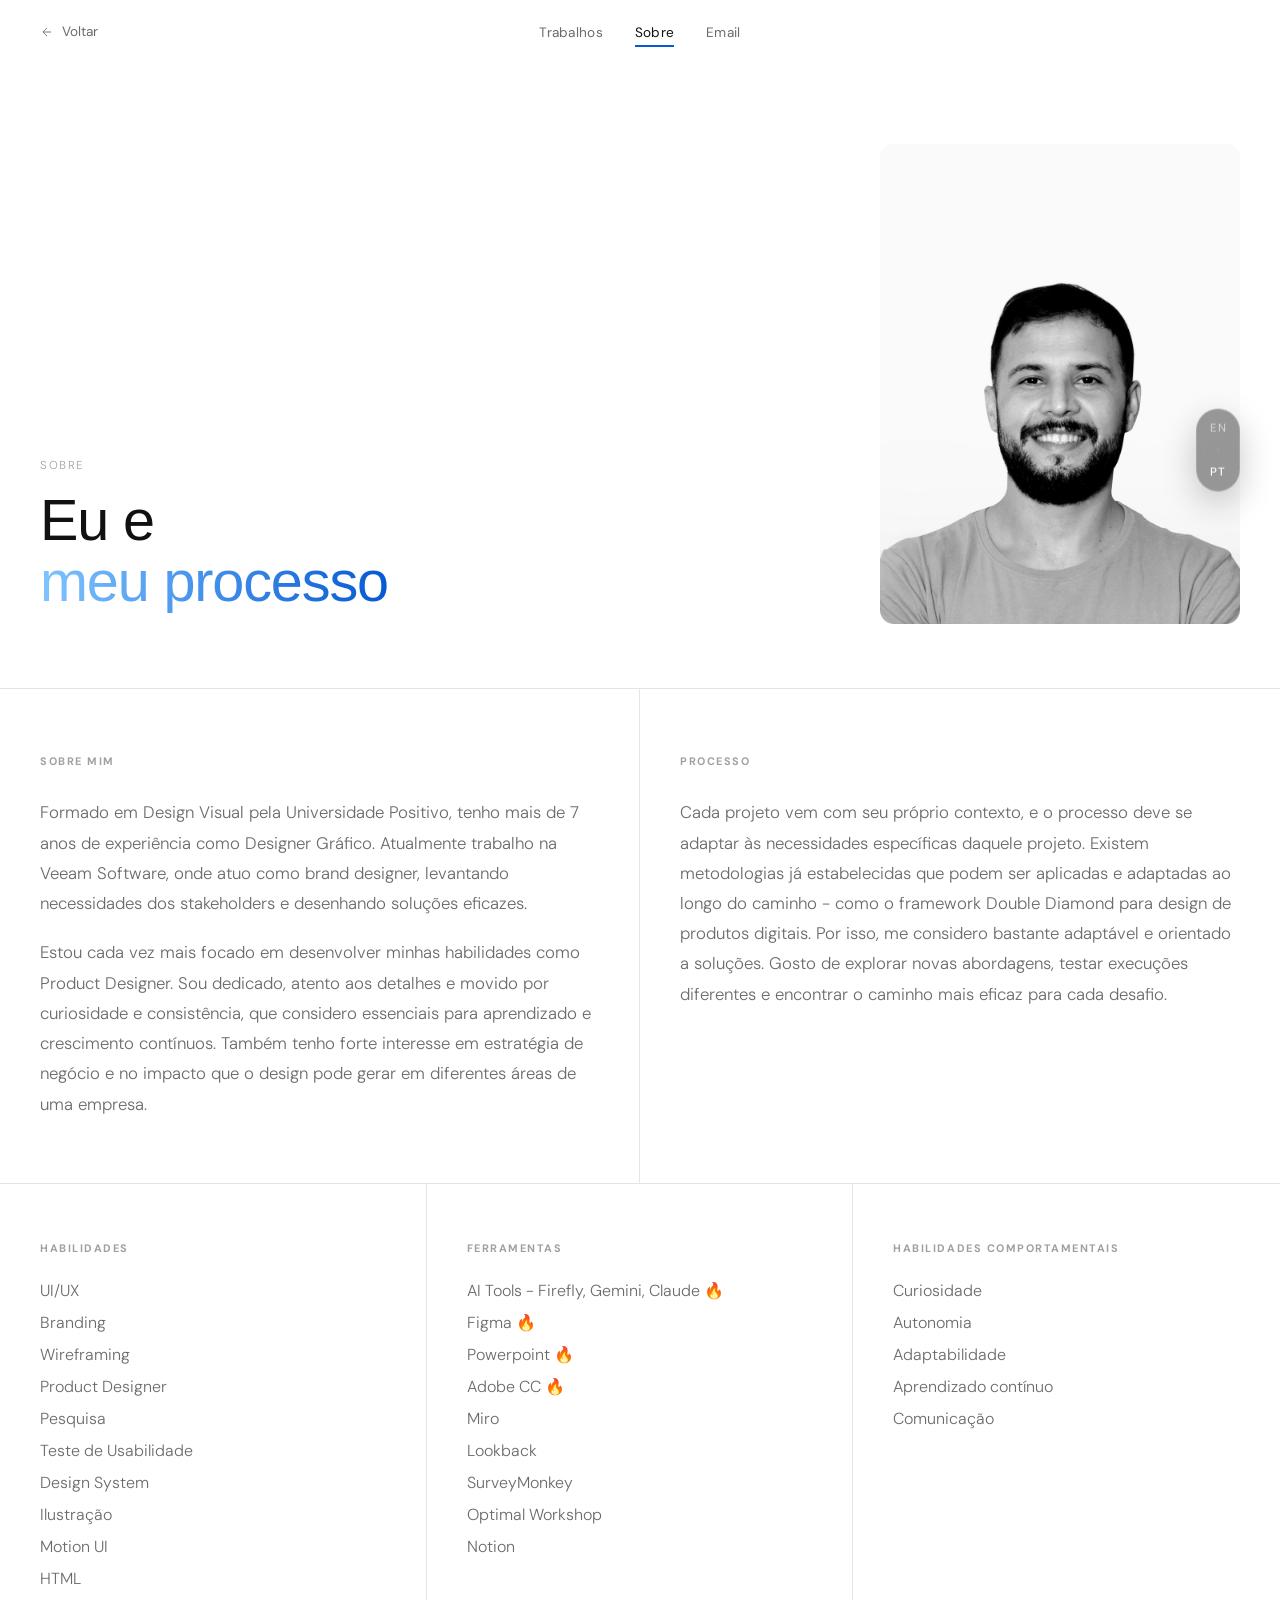
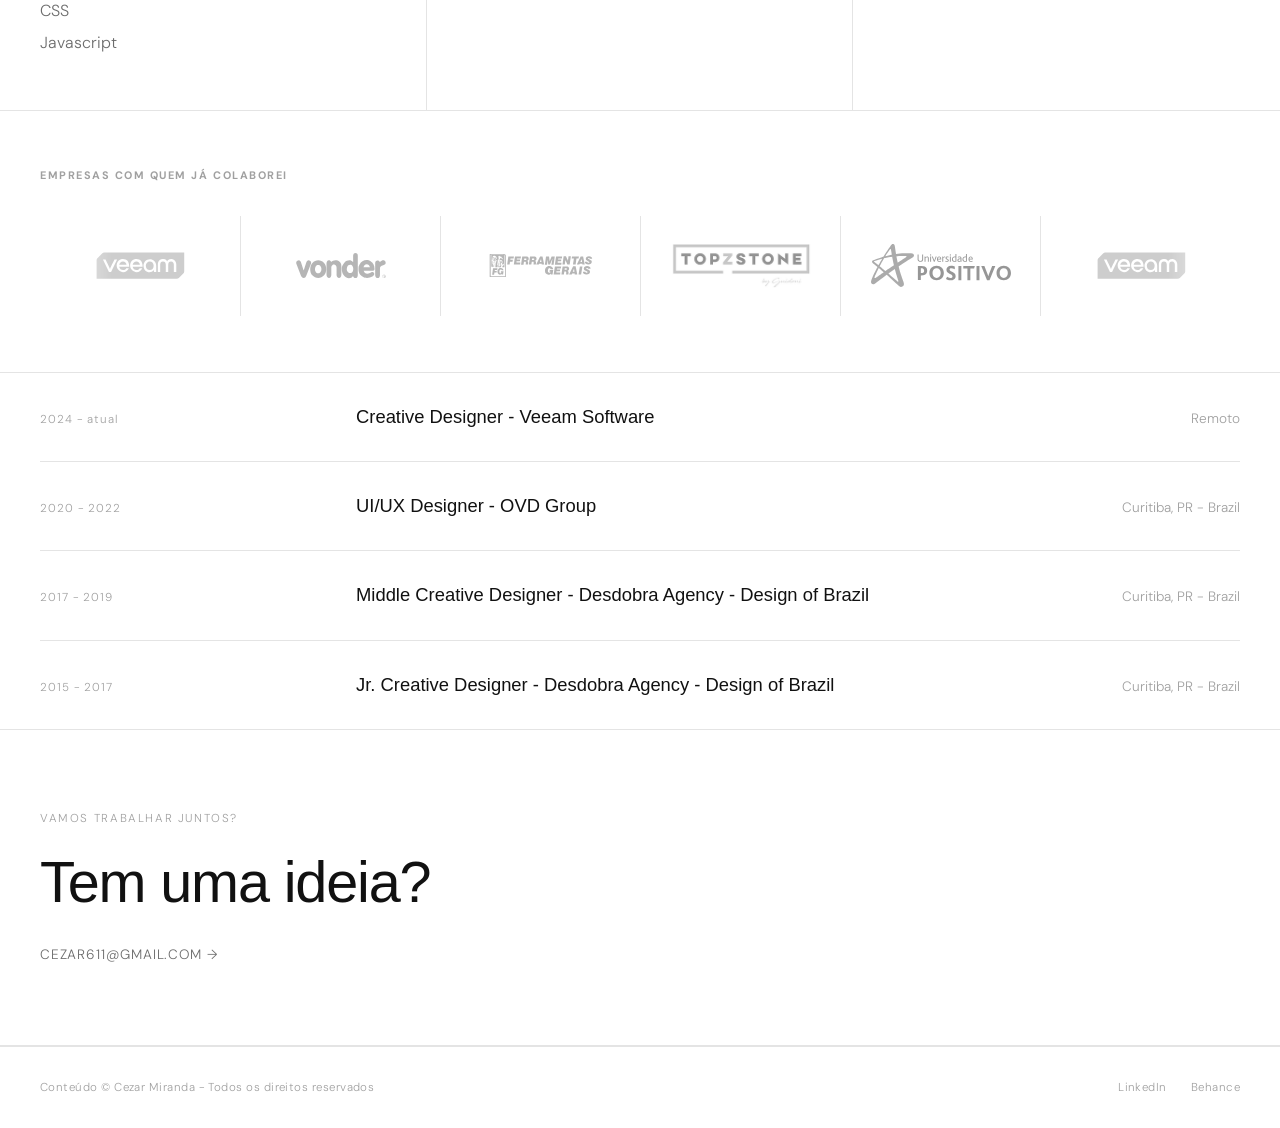
==== commit 4299f928: "Add files via upload" ====
--- a/about.html
+++ b/about.html
@@ -31,15 +31,16 @@
       <li><a href="about.html" class="is-active"><span class="t-pt">Sobre</span><span class="t-en">About</span></a></li>
       <li><a href="mailto:cezar611@gmail.com">Email</a></li>
     </ul>
-    <div class="lang-switch">
-      <button type="button" data-lang="pt">PT</button>
-      <span class="lang-switch__divider">·</span>
-      <button type="button" data-lang="en">EN</button>
-    </div>
     <button class="nav__hamburger" aria-label="Abrir menu">
       <span></span><span></span><span></span>
     </button>
   </nav>
+
+  <div class="lang-switch lang-switch--floating">
+    <button type="button" data-lang="en">EN</button>
+    <span class="lang-switch__divider">·</span>
+    <button type="button" data-lang="pt">PT</button>
+  </div>
 
   <div class="nav-mobile" id="mobileMenu">
     <a href="index.html"><span class="t-pt">Trabalhos</span><span class="t-en">Work</span></a>
@@ -57,8 +58,8 @@
     <div>
       <p class="about-header__eyebrow t-eyebrow t-pt">Sobre</p>
       <p class="about-header__eyebrow t-eyebrow t-en">About</p>
-      <h1 class="about-header__title t-serif-lg t-pt">Eu e <br> <span class="highlight">meu processo</span></h1>
-      <h1 class="about-header__title t-serif-lg t-en">Me and <br> <span class="highlight">my process</span></h1>
+      <h1 class="about-header__title t-serif-lg t-pt">Eu e <br> <span class="gradient-highlight">meu processo</span></h1>
+      <h1 class="about-header__title t-serif-lg t-en">Me and <br> <span class="gradient-highlight">my process</span></h1>
     </div>
     <div class="placeholder about-header__photo">
       <img src="assets/img/croped.jpg" alt="Cezar Miranda">
@@ -228,7 +229,7 @@
       <span class="experience__company t-en">Remote</span>
     </div>
     <div class="experience__item reveal">
-      <span class="experience__year">2019 - 2024</span>
+      <span class="experience__year">2020 - 2022</span>
       <span class="experience__role">UI/UX Designer - OVD Group</span>
       <span class="experience__company">Curitiba, PR - Brazil</span>
     </div>
--- a/assets/css/global.css
+++ b/assets/css/global.css
@@ -122,8 +122,8 @@
   left: 0;
   right: 0;
   z-index: 100;
-  display: flex;
-  justify-content: space-between;
+  display: grid;
+  grid-template-columns: 1fr auto 1fr;
   align-items: center;
   padding: 1.25rem var(--pad-x);
   background: rgba(255, 255, 255, 0.9);
@@ -162,11 +162,13 @@
 
 .nav__links {
   display: flex;
+  justify-self: center;
   gap: 2rem;
   list-style: none;
 }
 
 .nav__links a {
+  position: relative;
   font-size: 0.85rem;
   font-weight: 400;
   letter-spacing: 0.02em;
@@ -179,9 +181,28 @@
   color: var(--text);
 }
 
+/* Padrão de design: linha azul surge da esquerda para a direita
+   embaixo do item de menu em hover (ou na página ativa) */
+.nav__links a::after {
+  content: '';
+  position: absolute;
+  left: 0;
+  bottom: -6px;
+  width: 0;
+  height: 2px;
+  background: #0559D3;
+  transition: width 0.3s ease;
+}
+
+.nav__links a:hover::after,
+.nav__links a.is-active::after {
+  width: 100%;
+}
+
 /* Hamburger */
 .nav__hamburger {
   display: none;
+  justify-self: end;
   flex-direction: column;
   gap: 5px;
   cursor: pointer;
@@ -230,6 +251,8 @@
 }
 
 .nav-mobile a {
+  position: relative;
+  display: inline-block;
   font-size: 1rem;
   color: var(--text-sec);
   transition: color 0.2s;
@@ -237,6 +260,21 @@
 
 .nav-mobile a:hover {
   color: var(--text);
+}
+
+.nav-mobile a::after {
+  content: '';
+  position: absolute;
+  left: 0;
+  bottom: -4px;
+  width: 0;
+  height: 2px;
+  background: #0559D3;
+  transition: width 0.3s ease;
+}
+
+.nav-mobile a:hover::after {
+  width: 100%;
 }
 
 /* ─── I18N (troca de idioma EN / PT-BR) ──────────────────── */
@@ -286,6 +324,44 @@
   margin-top: 0.4rem;
 }
 
+/* PT/EN fora do nav: fica empilhado verticalmente, centralizado na
+   lateral direita (vertical e fixo) - acompanha a rolagem da página.
+   Mesmo fundo de vidro (glass effect) da pill flutuante dos cases,
+   pra manter o padrão visual entre os componentes flutuantes. */
+.lang-switch--floating {
+  position: fixed;
+  top: 50%;
+  right: var(--pad-x);
+  transform: translateY(-50%);
+  z-index: 90;
+  flex-direction: column;
+  align-items: center;
+  gap: 0.15rem;
+  padding: 0.5rem 0.4rem;
+  background: rgba(70, 70, 72, 0.55);
+  backdrop-filter: blur(20px) saturate(140%);
+  -webkit-backdrop-filter: blur(20px) saturate(140%);
+  border: 1px solid rgba(255, 255, 255, 0.16);
+  border-radius: 999px;
+  box-shadow: 0 12px 34px rgba(0, 0, 0, 0.22);
+}
+
+.lang-switch--floating button {
+  color: rgba(255, 255, 255, 0.6);
+}
+
+.lang-switch--floating button:hover {
+  color: #fff;
+}
+
+.lang-switch--floating button.is-active {
+  color: #fff;
+}
+
+.lang-switch--floating .lang-switch__divider {
+  color: rgba(255, 255, 255, 0.3);
+}
+
 /* ─── FOOTER ─────────────────────────────────────────────── */
 .footer {
   padding: 2rem var(--pad-x);
@@ -329,7 +405,6 @@
   position: relative;
   width: 100%;
   background: var(--bg-subtle);
-  border: 1px solid var(--border);
   display: flex;
   align-items: center;
   justify-content: center;
@@ -377,6 +452,26 @@
   color: var(--text-ter);
 }
 
+/* Destaque com gradiente animado azul claro > azul escuro - usado em
+   títulos/termos-chave que merecem mais ênfase que o .highlight padrão */
+.gradient-highlight {
+  background: linear-gradient(90deg, #7EC4FF, #0559D3, #7EC4FF);
+  background-size: 200% 100%;
+  -webkit-background-clip: text;
+  background-clip: text;
+  color: transparent;
+  animation: gradientHighlightMove 4s linear infinite;
+}
+
+@keyframes gradientHighlightMove {
+  0% {
+    background-position: 0% 50%;
+  }
+  100% {
+    background-position: 200% 50%;
+  }
+}
+
 /* ─── TAG (pill label) ───────────────────────────────────── */
 .tag {
   display: inline-flex;
@@ -524,6 +619,10 @@
     padding: 1.1rem var(--pad-x-md);
   }
 
+  .lang-switch--floating {
+    right: var(--pad-x-md);
+  }
+
   .section-label {
     padding-left: var(--pad-x-md);
     padding-right: var(--pad-x-md);
@@ -540,6 +639,10 @@
   }
 
   .nav__links {
+    display: none;
+  }
+
+  .lang-switch--floating {
     display: none;
   }
 
--- a/assets/css/about.css
+++ b/assets/css/about.css
@@ -109,7 +109,6 @@
 
 .clients__marquee {
   overflow: hidden;
-  border: 1px solid var(--border);
   -webkit-mask-image: linear-gradient(90deg, transparent, #000 6%, #000 94%, transparent);
   mask-image: linear-gradient(90deg, transparent, #000 6%, #000 94%, transparent);
 }
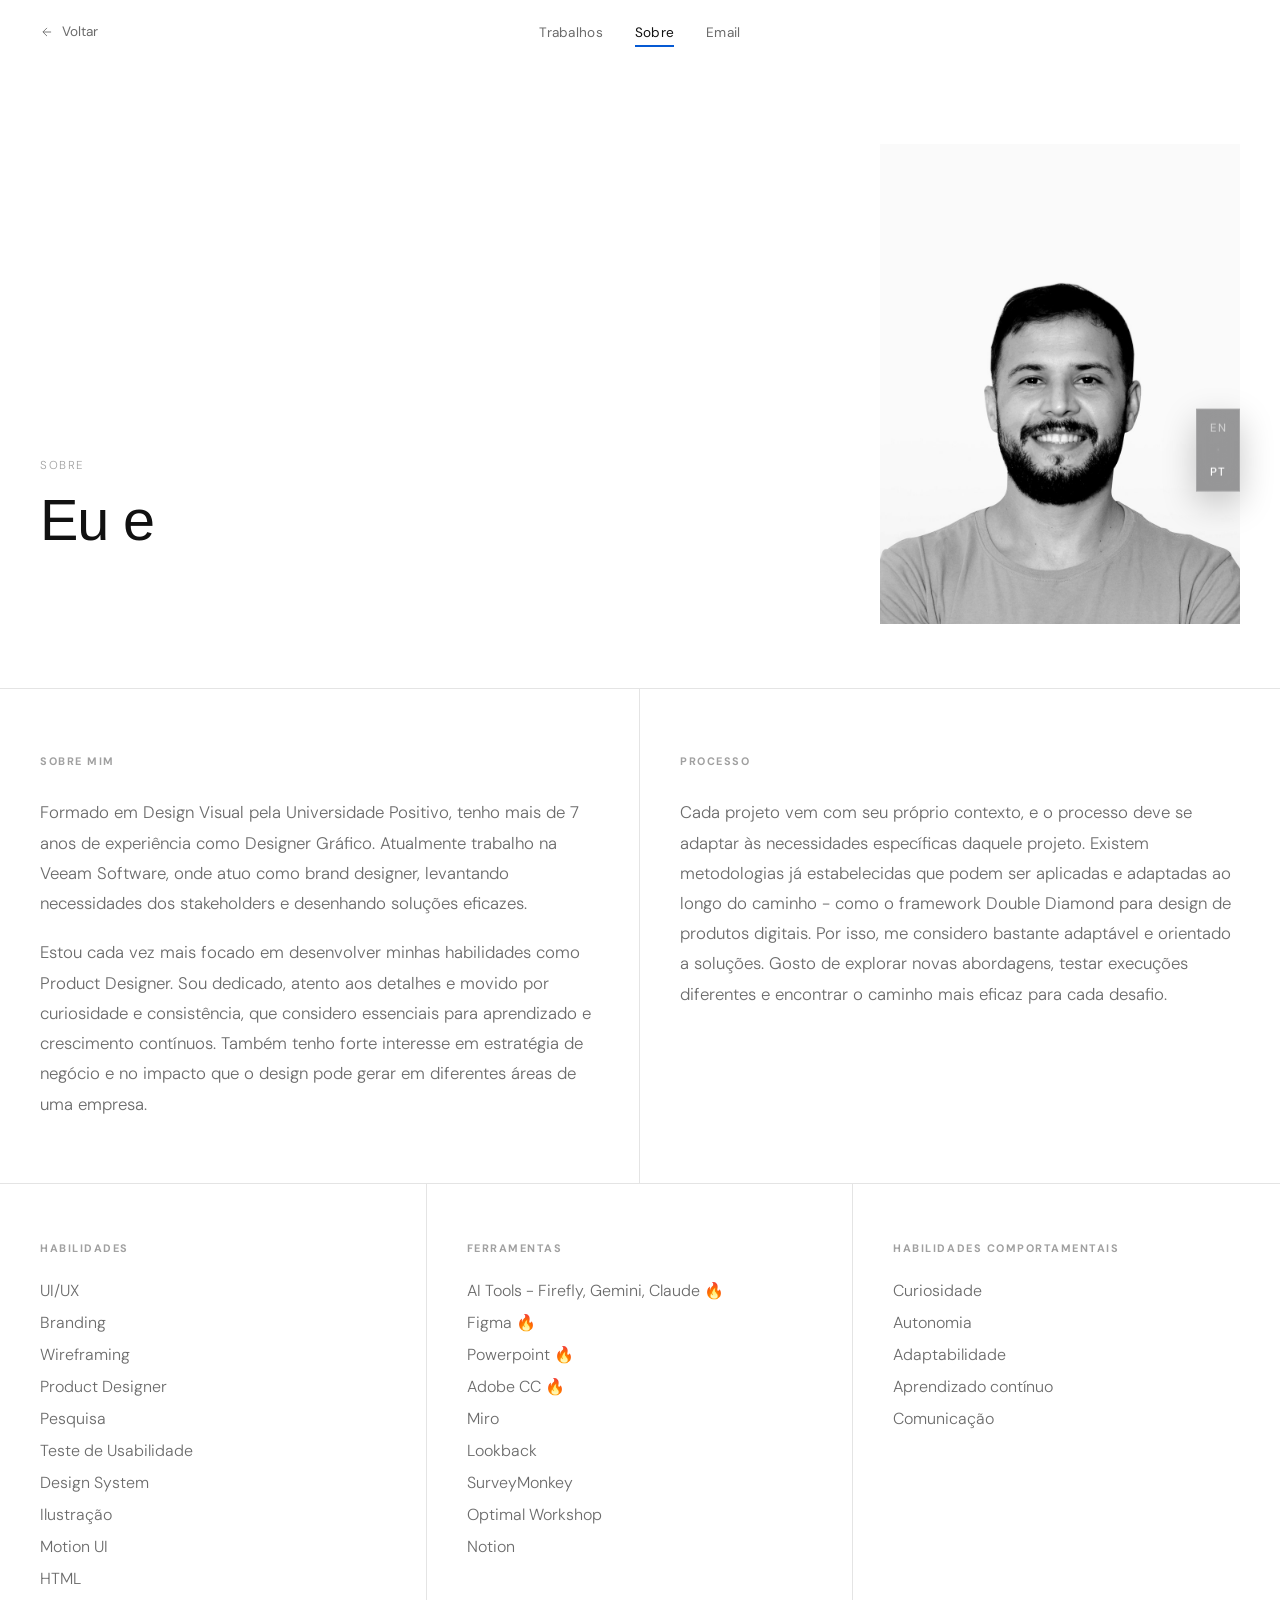
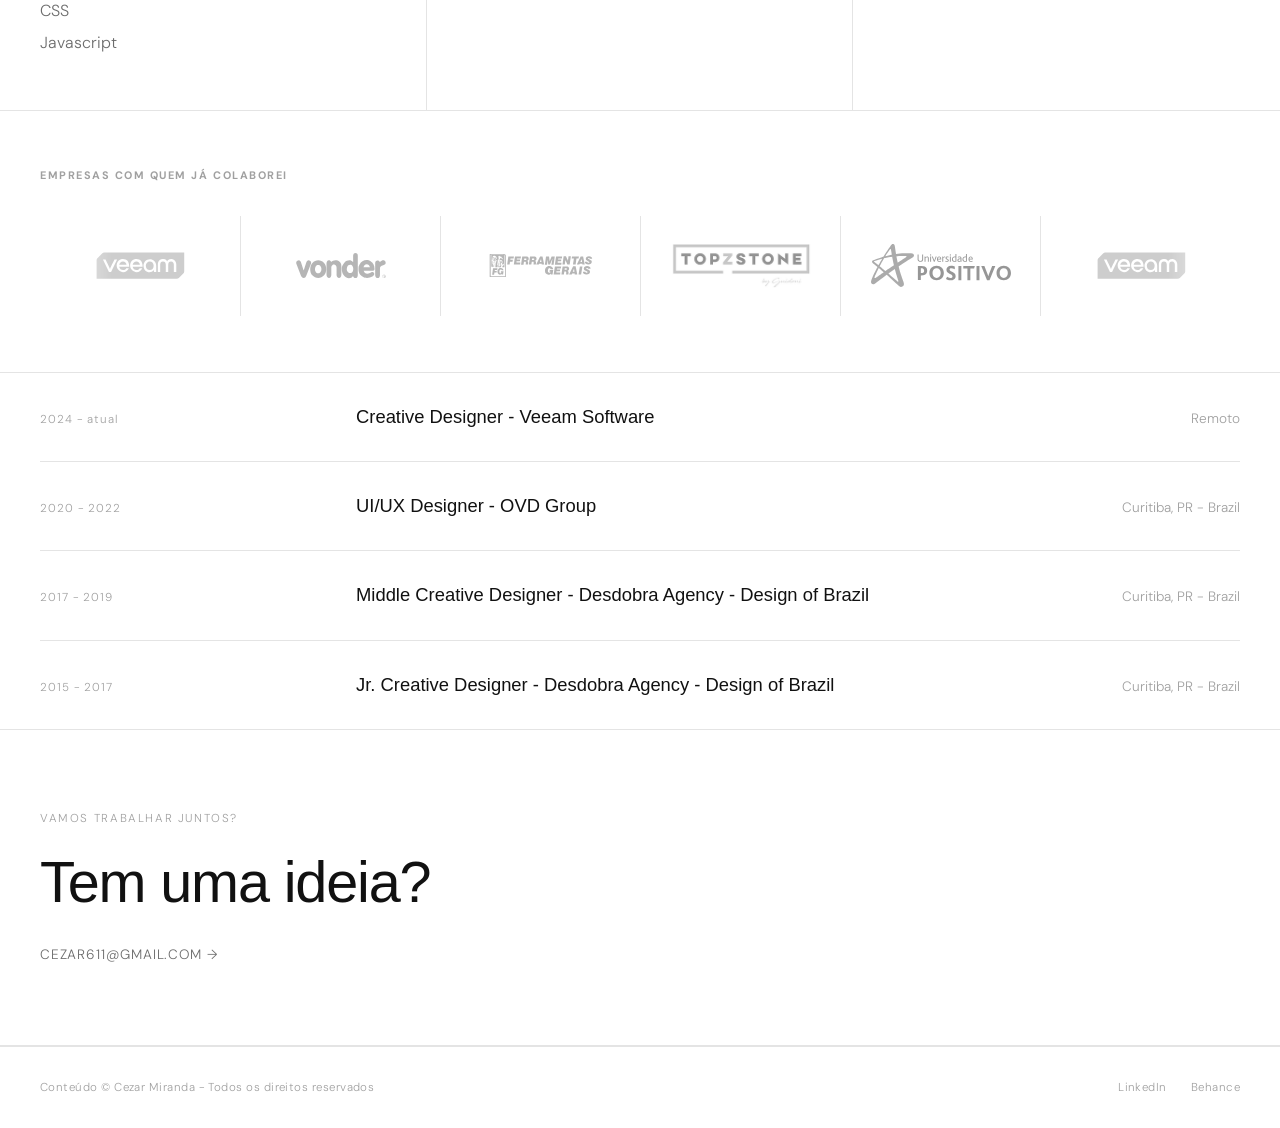
==== commit 417d9c41: "Add files via upload" ====
--- a/about.html
+++ b/about.html
@@ -276,4 +276,5 @@
   </div>
   <script src="assets/js/case.js"></script>
   <script src="assets/js/i18n.js"></script>
+  <script src="assets/js/gradient-hover.js"></script>
 </body></html>
--- a/assets/css/global.css
+++ b/assets/css/global.css
@@ -342,7 +342,7 @@
   backdrop-filter: blur(20px) saturate(140%);
   -webkit-backdrop-filter: blur(20px) saturate(140%);
   border: 1px solid rgba(255, 255, 255, 0.16);
-  border-radius: 999px;
+  border-radius: 0;
   box-shadow: 0 12px 34px rgba(0, 0, 0, 0.22);
 }
 
@@ -409,7 +409,7 @@
   align-items: center;
   justify-content: center;
   text-align: center;
-  border-radius: 14px;
+  border-radius: 0;
   overflow: hidden;
 }
 
@@ -430,7 +430,7 @@
 
 .case-media {
   width: 100%;
-  border-radius: 24px;
+  border-radius: 0;
   overflow: hidden;
 }
 
@@ -455,8 +455,12 @@
 /* Destaque com gradiente animado azul claro > azul escuro - usado em
    títulos/termos-chave que merecem mais ênfase que o .highlight padrão */
 .gradient-highlight {
-  background: linear-gradient(90deg, #7EC4FF, #0559D3, #7EC4FF);
-  background-size: 200% 100%;
+  background-image:
+    url("data:image/svg+xml;utf8,<svg xmlns='http://www.w3.org/2000/svg' width='150' height='150'><filter id='n'><feTurbulence type='fractalNoise' baseFrequency='0.85' numOctaves='3' stitchTiles='stitch'/><feColorMatrix type='matrix' values='0 0 0 0 1 0 0 0 0 1 0 0 0 0 1 0 0 0 0.35 0'/></filter><rect width='150' height='150' filter='url(%23n)'/></svg>"),
+    linear-gradient(90deg, #7EC4FF, #0559D3, #7EC4FF);
+  background-size: 160px 160px, 200% 100%;
+  background-repeat: repeat, repeat;
+  background-blend-mode: overlay;
   -webkit-background-clip: text;
   background-clip: text;
   color: transparent;
@@ -465,10 +469,10 @@
 
 @keyframes gradientHighlightMove {
   0% {
-    background-position: 0% 50%;
+    background-position: 0 0, 0% 50%;
   }
   100% {
-    background-position: 200% 50%;
+    background-position: 0 0, 200% 50%;
   }
 }
 
@@ -483,7 +487,7 @@
   padding: 0.28rem 0.75rem;
   border: 1px solid var(--border);
   color: var(--text-ter);
-  border-radius: 100px;
+  border-radius: 0;
 }
 
 .tag__icon {
@@ -571,7 +575,7 @@
 
   width: 44px;
   height: 44px;
-  border-radius: 50%;
+  border-radius: 0;
   border: none;
 
   background: rgba(255, 255, 255, 0.1);
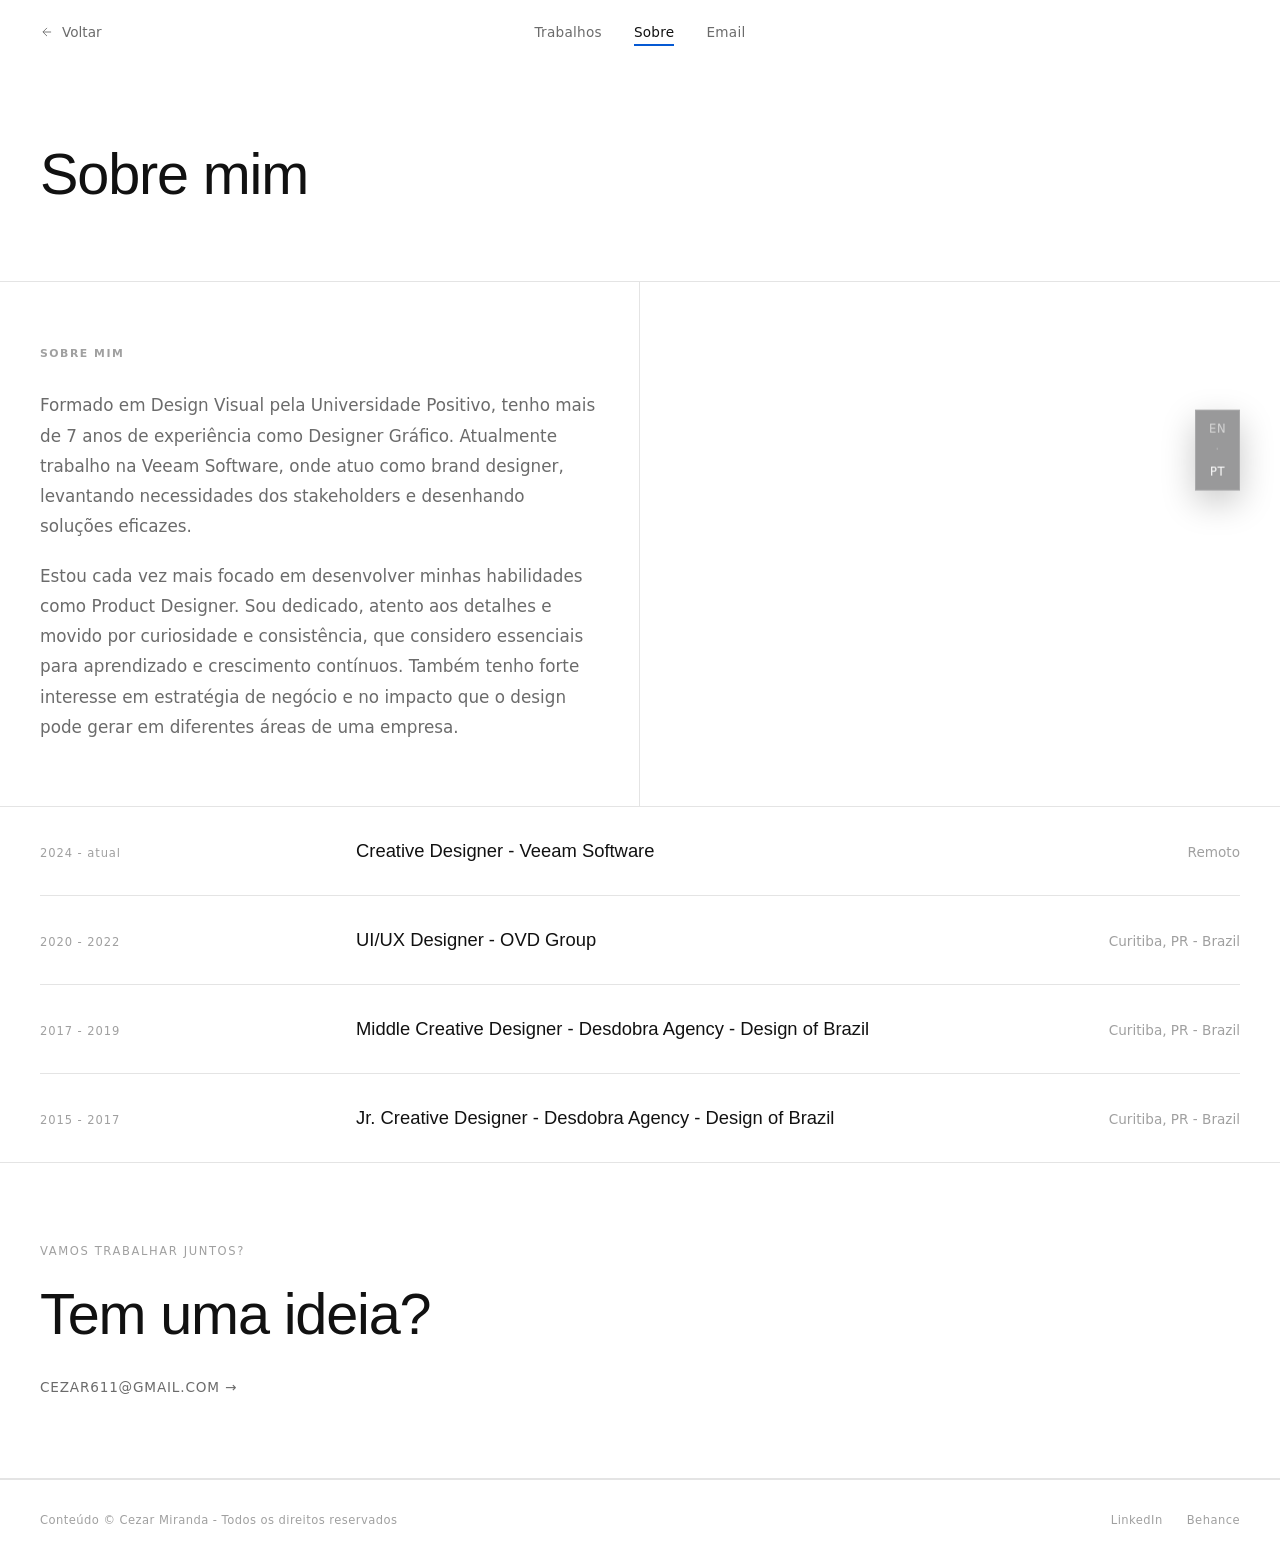
==== commit e20a4406: "Add files via upload" ====
--- a/about.html
+++ b/about.html
@@ -8,7 +8,7 @@
   <!-- Fontes -->
   <link rel="preconnect" href="https://fonts.googleapis.com">
   <link rel="preconnect" href="https://fonts.gstatic.com" crossorigin="">
-  <link href="https://fonts.googleapis.com/css2?family=DM+Serif+Display:ital@0;1&family=DM+Sans:ital,opsz,wght@0,9..40,300;0,9..40,400;0,9..40,500;1,9..40,300&display=swap" rel="stylesheet">
+  <link href="https://fonts.googleapis.com/css2?family=Raleway:wght@200..700&display=swap" rel="stylesheet">
 
   <!-- CSS -->
   <link rel="stylesheet" href="assets/css/global.css">
@@ -56,13 +56,8 @@
   <!-- ─── PAGE HEADER ──────────────────────────────────── -->
   <div class="about-header reveal">
     <div>
-      <p class="about-header__eyebrow t-eyebrow t-pt">Sobre</p>
-      <p class="about-header__eyebrow t-eyebrow t-en">About</p>
-      <h1 class="about-header__title t-serif-lg t-pt">Eu e <br> <span class="gradient-highlight">meu processo</span></h1>
-      <h1 class="about-header__title t-serif-lg t-en">Me and <br> <span class="gradient-highlight">my process</span></h1>
-    </div>
-    <div class="placeholder about-header__photo">
-      <img src="assets/img/croped.jpg" alt="Cezar Miranda">
+      <h1 class="about-header__title t-serif-lg t-pt">Sobre mim</h1>
+      <h1 class="about-header__title t-serif-lg t-en">About me</h1>
     </div>
   </div>
 
@@ -100,121 +95,6 @@
           interest in business strategy and the impact design can create across different
           areas of a company.
         </p>
-      </div>
-    </div>
-    <div class="about-cols__col reveal">
-      <h2 class="t-pt">Processo</h2>
-      <h2 class="t-en">Process</h2>
-      <div class="about-cols__body t-pt">
-        <p>
-          Cada projeto vem com seu próprio contexto, e o processo deve se adaptar às
-          necessidades específicas daquele projeto. Existem metodologias já estabelecidas
-          que podem ser aplicadas e adaptadas ao longo do caminho - como o framework Double
-          Diamond para design de produtos digitais. Por isso, me considero bastante
-          adaptável e orientado a soluções. Gosto de explorar novas abordagens, testar
-          execuções diferentes e encontrar o caminho mais eficaz para cada desafio.
-        </p>
-      </div>
-      <div class="about-cols__body t-en">
-        <p>
-          Every project comes with its own context, and the process should be adapted to
-          fit the specific needs of that project. There are established methodologies
-          that can be applied and customized throughout the process - such as the Double
-          Diamond framework for digital product design. Because of that, I consider
-          myself highly adaptable and solution-oriented. I enjoy exploring new approaches,
-          experimenting with different executions, and finding the most effective path
-          for each challenge.
-        </p>
-      </div>
-    </div>
-  </div>
-
-  <!-- ─── SKILLS / RECOGNITION / AVAILABILITY ──────────── -->
-  <div class="info-grid">
-    <div class="info-grid__col reveal">
-      <h3 class="t-pt">Habilidades</h3>
-      <h3 class="t-en">Skills</h3>
-      <ul class="skills-list t-pt">
-        <li>UI/UX</li>
-        <li>Branding</li>
-        <li>Wireframing</li>
-        <li>Product Designer</li>
-        <li>Pesquisa</li>
-        <li>Teste de Usabilidade</li>
-        <li>Design System</li>
-        <li>Ilustração</li>
-        <li>Motion UI</li>
-        <li>HTML</li>
-        <li>CSS</li>
-        <li>Javascript</li>
-      </ul>
-      <ul class="skills-list t-en">
-        <li>UI/UX</li>
-        <li>Branding</li>
-        <li>Wireframing</li>
-        <li>Product Designer</li>
-        <li>Research</li>
-        <li>Usability Testing</li>
-        <li>Design System</li>
-        <li>Illustration</li>
-        <li>Motion UI</li>
-        <li>HTML</li>
-        <li>CSS</li>
-        <li>Javascript</li>
-      </ul>
-    </div>
-    <div class="info-grid__col reveal">
-      <h3 class="t-pt">Ferramentas</h3>
-      <h3 class="t-en">Tools</h3>
-      <ul class="skills-list">
-        <li>AI Tools - Firefly, Gemini, Claude &#128293;</li>
-        <li>Figma &#128293;</li>
-        <li>Powerpoint &#128293;</li>
-        <li>Adobe CC &#128293;</li>
-        <li>Miro</li>
-        <li>Lookback</li>
-        <li>SurveyMonkey</li>
-        <li>Optimal Workshop</li>
-        <li>Notion</li>
-      </ul>
-    </div>
-    <div class="info-grid__col reveal">
-      <h3 class="t-pt">Habilidades Comportamentais</h3>
-      <h3 class="t-en">Soft Skills</h3>
-      <ul class="skills-list t-pt">
-        <li>Curiosidade</li>
-        <li>Autonomia</li>
-        <li>Adaptabilidade</li>
-        <li>Aprendizado contínuo</li>
-        <li>Comunicação</li>
-      </ul>
-      <ul class="skills-list t-en">
-        <li>Curiosity</li>
-        <li>Autonomy</li>
-        <li>Adaptability</li>
-        <li>Learning</li>
-        <li>Communication</li>
-      </ul>
-    </div>
-  </div>
-
-  <!-- ─── CLIENTS ───────────────────────────────────────── -->
-  <div class="clients reveal">
-    <h3 class="t-pt">Empresas com quem já colaborei</h3>
-    <h3 class="t-en">Companies I've Collaborated With</h3>
-    <div class="clients__marquee">
-      <div class="clients__track">
-        <div class="clients__cell"><img src="assets/img/veeam.svg" alt="Veeam"></div>
-        <div class="clients__cell"><img src="assets/img/vonder.svg" alt="Vonder"></div>
-        <div class="clients__cell"><img src="assets/img/fg_logo.svg" alt="Ferramentas Gerais"></div>
-        <div class="clients__cell"><img src="assets/img/topzstone.png" alt="Topzstone"></div>
-        <div class="clients__cell"><img src="assets/img/Logotipo_da_Universidade_Positivo.svg" alt="Universidade Positivo"></div>
-        <!-- conjunto duplicado para o loop ficar contínuo -->
-        <div class="clients__cell" aria-hidden="true"><img src="assets/img/veeam.svg" alt=""></div>
-        <div class="clients__cell" aria-hidden="true"><img src="assets/img/vonder.svg" alt=""></div>
-        <div class="clients__cell" aria-hidden="true"><img src="assets/img/fg_logo.svg" alt=""></div>
-        <div class="clients__cell" aria-hidden="true"><img src="assets/img/topzstone.png" alt=""></div>
-        <div class="clients__cell" aria-hidden="true"><img src="assets/img/Logotipo_da_Universidade_Positivo.svg" alt=""></div>
       </div>
     </div>
   </div>
--- a/assets/css/global.css
+++ b/assets/css/global.css
@@ -434,6 +434,13 @@
   overflow: hidden;
 }
 
+.case-media img {
+  width: 100%;
+  height: 100%;
+  display: block;
+  object-fit: cover;
+}
+
 .case-media video {
   width: 100%;
   height: auto;
@@ -455,24 +462,65 @@
 /* Destaque com gradiente animado azul claro > azul escuro - usado em
    títulos/termos-chave que merecem mais ênfase que o .highlight padrão */
 .gradient-highlight {
+  --mx: 50%;
+  --my: 50%;
+  background-image: linear-gradient(90deg, #7EC4FF, #0559D3, #7EC4FF);
+  background-size: 200% 100%;
+  -webkit-background-clip: text;
+  background-clip: text;
+  color: transparent;
+  animation: gradientHighlightMove 4s linear infinite;
+}
+
+@keyframes gradientHighlightMove {
+  0% {
+    background-position: 0% 50%;
+  }
+  100% {
+    background-position: 200% 50%;
+  }
+}
+
+/* Modificador com textura de ruído (grão) por cima do gradiente - só
+   usado em títulos grandes (ex.: home), onde o padrão não "lava" o
+   texto pequeno pra branco. Em textos pequenos (ex.: About) usar só
+   .gradient-highlight puro, sem este modificador. */
+.gradient-highlight--noise {
   background-image:
-    url("data:image/svg+xml;utf8,<svg xmlns='http://www.w3.org/2000/svg' width='150' height='150'><filter id='n'><feTurbulence type='fractalNoise' baseFrequency='0.85' numOctaves='3' stitchTiles='stitch'/><feColorMatrix type='matrix' values='0 0 0 0 1 0 0 0 0 1 0 0 0 0 1 0 0 0 0.35 0'/></filter><rect width='150' height='150' filter='url(%23n)'/></svg>"),
+    url("data:image/svg+xml;utf8,<svg xmlns='http://www.w3.org/2000/svg' width='150' height='150'><filter id='n'><feTurbulence type='fractalNoise' baseFrequency='0.85' numOctaves='3' stitchTiles='stitch'/><feColorMatrix type='matrix' values='0 0 0 0 1 0 0 0 0 1 0 0 0 0 1 0 0 0 0.25 0'/></filter><rect width='150' height='150' filter='url(%23n)'/></svg>"),
     linear-gradient(90deg, #7EC4FF, #0559D3, #7EC4FF);
   background-size: 160px 160px, 200% 100%;
   background-repeat: repeat, repeat;
   background-blend-mode: overlay;
-  -webkit-background-clip: text;
-  background-clip: text;
-  color: transparent;
-  animation: gradientHighlightMove 4s linear infinite;
-}
-
-@keyframes gradientHighlightMove {
+  animation-name: gradientHighlightMoveNoise;
+}
+
+@keyframes gradientHighlightMoveNoise {
   0% {
     background-position: 0 0, 0% 50%;
   }
   100% {
     background-position: 0 0, 200% 50%;
+  }
+}
+
+/* Reage ao hover do mouse (só desktop/ponteiro fino): pausa a
+   animação automática e troca pra um gradiente radial - o azul
+   escuro "segue" o cursor (--mx/--my são atualizados via JS em
+   gradient-hover.js), esmaecendo pro azul claro nas bordas. */
+@media (hover: hover) and (pointer: fine) {
+  .gradient-highlight:hover {
+    animation-play-state: paused;
+    background-image: radial-gradient(circle at var(--mx) var(--my), #0559D3 0%, #7EC4FF 100%);
+  }
+
+  .gradient-highlight--noise:hover {
+    background-image:
+      url("data:image/svg+xml;utf8,<svg xmlns='http://www.w3.org/2000/svg' width='150' height='150'><filter id='n'><feTurbulence type='fractalNoise' baseFrequency='0.85' numOctaves='3' stitchTiles='stitch'/><feColorMatrix type='matrix' values='0 0 0 0 1 0 0 0 0 1 0 0 0 0 1 0 0 0 0.25 0'/></filter><rect width='150' height='150' filter='url(%23n)'/></svg>"),
+      radial-gradient(circle at var(--mx) var(--my), #0559D3 0%, #7EC4FF 100%);
+    background-size: 160px 160px, 100% 100%;
+    background-repeat: repeat, no-repeat;
+    background-blend-mode: overlay;
   }
 }
 
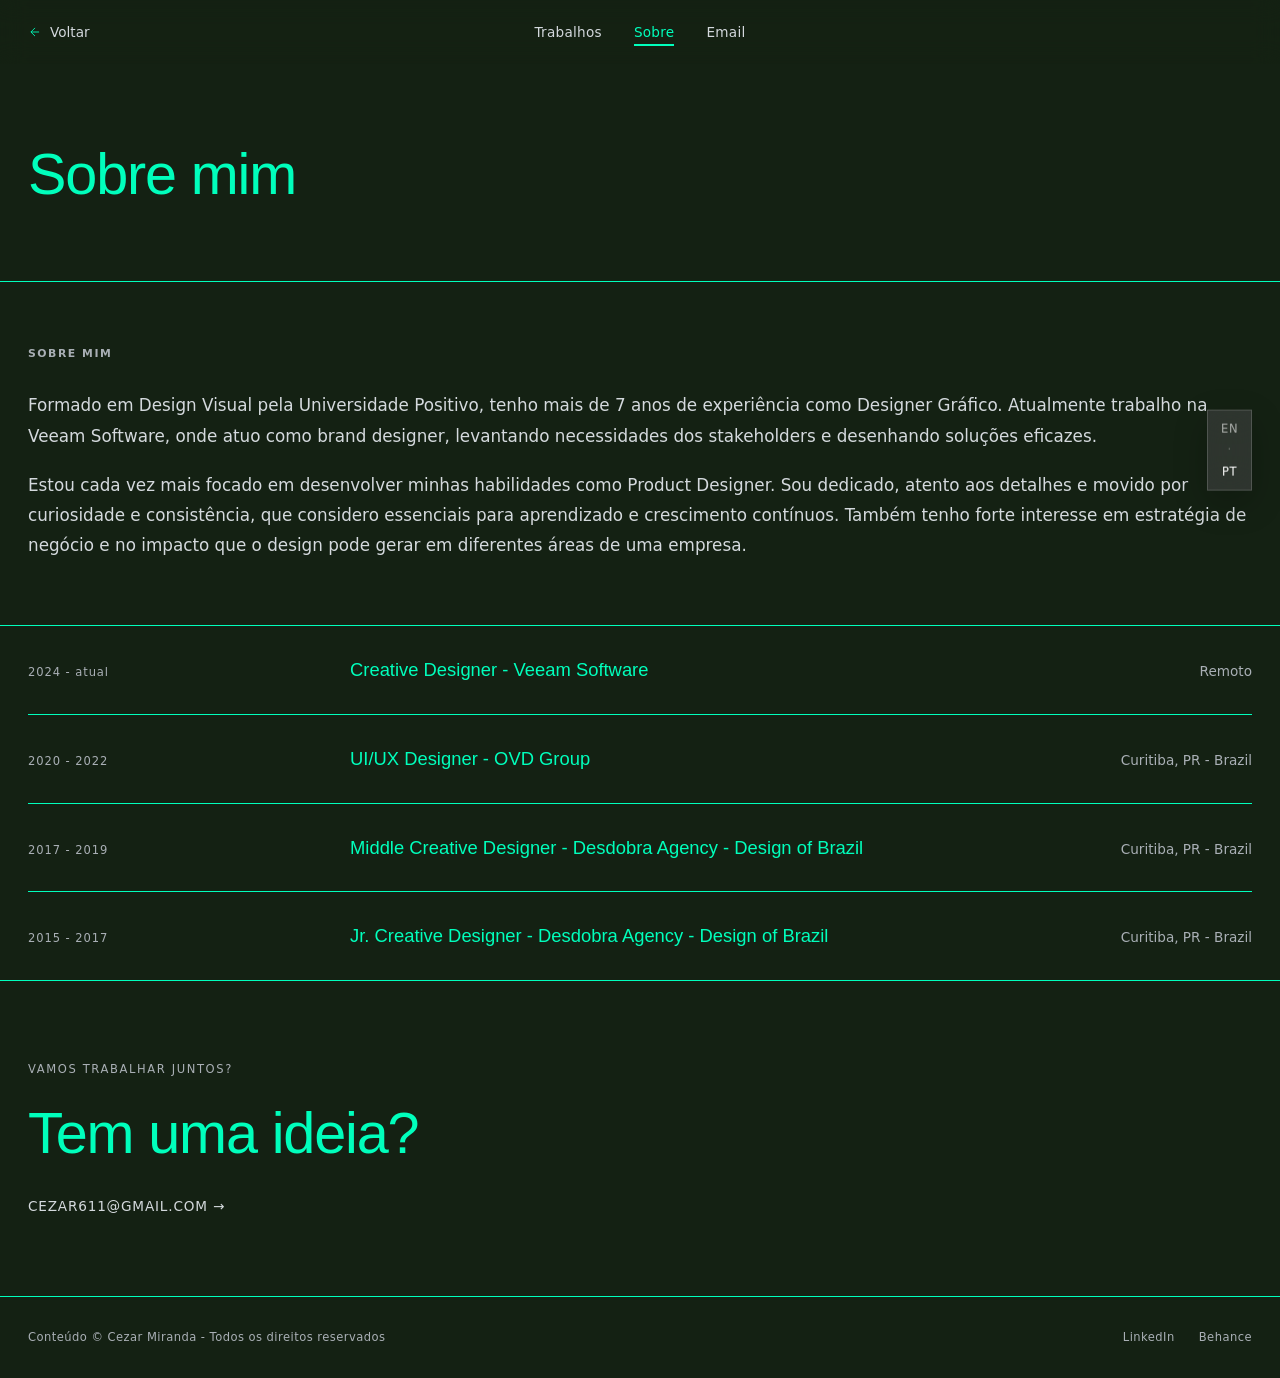
==== commit 562533ee: "Add files via upload" ====
--- a/about.html
+++ b/about.html
@@ -8,7 +8,7 @@
   <!-- Fontes -->
   <link rel="preconnect" href="https://fonts.googleapis.com">
   <link rel="preconnect" href="https://fonts.gstatic.com" crossorigin="">
-  <link href="https://fonts.googleapis.com/css2?family=Raleway:wght@200..700&display=swap" rel="stylesheet">
+  <link href="https://fonts.googleapis.com/css2?family=Archivo:ital,wght@0,100..900;1,100..900&display=swap" rel="stylesheet">
 
   <!-- CSS -->
   <link rel="stylesheet" href="assets/css/global.css">
--- a/assets/css/global.css
+++ b/assets/css/global.css
@@ -13,23 +13,25 @@
 
 /* ─── TOKENS ─────────────────────────────────────────────── */
 :root {
+  color-scheme: dark;
+
   /* Cores */
-  --bg: #FFFFFF;
-  --bg-subtle: #F7F7F7;
-  --bg-muted: #EFEFEF;
-  --border: #E4E4E4;
-  --text: #111111;
-  --text-sec: #6B6B6B;
-  --text-ter: #A0A0A0;
+  --bg: #142113;
+  --bg-subtle: #1C2A1E;
+  --bg-muted: #243227;
+  --border: #00FFBC;
+  --text: #00FFBC;
+  --text-sec: #D4D9DD;
+  --text-ter: #A9AFB5;
 
   /* Tipografia */
-  --serif: 'Cabin', sans-serif;
-  --sans: 'DM Sans', system-ui, sans-serif;
+  --serif: 'Raleway', sans-serif;
+  --sans: 'Raleway', system-ui, sans-serif;
 
   /* Espaçamento base */
-  --pad-x: 2.5rem;
-  --pad-x-md: 1.75rem;
-  --pad-x-sm: 1.25rem;
+  --pad-x: 1.75rem;
+  --pad-x-md: 1.25rem;
+  --pad-x-sm: 1rem;
 }
 
 /* ─── BASE ───────────────────────────────────────────────── */
@@ -126,7 +128,7 @@
   grid-template-columns: 1fr auto 1fr;
   align-items: center;
   padding: 1.25rem var(--pad-x);
-  background: rgba(255, 255, 255, 0.9);
+  background: rgba(20, 33, 19, 0.85);
   backdrop-filter: blur(12px);
   -webkit-backdrop-filter: blur(12px);
   border: none;
@@ -158,6 +160,7 @@
   width: 14px;
   height: 14px;
   flex-shrink: 0;
+  color: #00FFBC;
 }
 
 .nav__links {
@@ -190,7 +193,7 @@
   bottom: -6px;
   width: 0;
   height: 2px;
-  background: #0559D3;
+  background: #00FFBC;
   transition: width 0.3s ease;
 }
 
@@ -269,7 +272,7 @@
   bottom: -4px;
   width: 0;
   height: 2px;
-  background: #0559D3;
+  background: #00FFBC;
   transition: width 0.3s ease;
 }
 
@@ -368,7 +371,7 @@
   display: flex;
   justify-content: space-between;
   align-items: center;
-  border-top: 1px solid var(--border);
+  border-top: none;
   font-size: 0.72rem;
   color: var(--text-ter);
   letter-spacing: 0.04em;
@@ -464,7 +467,9 @@
 .gradient-highlight {
   --mx: 50%;
   --my: 50%;
-  background-image: linear-gradient(90deg, #7EC4FF, #0559D3, #7EC4FF);
+  position: relative;
+  display: inline-block;
+  background-image: linear-gradient(90deg, #00FFBC, #00FFBC, #00FFBC);
   background-size: 200% 100%;
   -webkit-background-clip: text;
   background-clip: text;
@@ -487,8 +492,8 @@
    .gradient-highlight puro, sem este modificador. */
 .gradient-highlight--noise {
   background-image:
-    url("data:image/svg+xml;utf8,<svg xmlns='http://www.w3.org/2000/svg' width='150' height='150'><filter id='n'><feTurbulence type='fractalNoise' baseFrequency='0.85' numOctaves='3' stitchTiles='stitch'/><feColorMatrix type='matrix' values='0 0 0 0 1 0 0 0 0 1 0 0 0 0 1 0 0 0 0.25 0'/></filter><rect width='150' height='150' filter='url(%23n)'/></svg>"),
-    linear-gradient(90deg, #7EC4FF, #0559D3, #7EC4FF);
+    url("data:image/svg+xml;utf8,<svg xmlns='http://www.w3.org/2000/svg' width='150' height='150'><filter id='n'><feTurbulence type='fractalNoise' baseFrequency='0.85' numOctaves='3' stitchTiles='stitch'/><feColorMatrix type='matrix' values='0 0 0 0 1 0 0 0 0 1 0 0 0 0 1 0 0 0 0.6 0'/></filter><rect width='150' height='150' filter='url(%23n)'/></svg>"),
+    linear-gradient(90deg, #00FFBC, #00FFBC, #00FFBC);
   background-size: 160px 160px, 200% 100%;
   background-repeat: repeat, repeat;
   background-blend-mode: overlay;
@@ -511,13 +516,13 @@
 @media (hover: hover) and (pointer: fine) {
   .gradient-highlight:hover {
     animation-play-state: paused;
-    background-image: radial-gradient(circle at var(--mx) var(--my), #0559D3 0%, #7EC4FF 100%);
+    background-image: radial-gradient(circle at var(--mx) var(--my), #00FFBC 0%, #00FFBC 100%);
   }
 
   .gradient-highlight--noise:hover {
     background-image:
-      url("data:image/svg+xml;utf8,<svg xmlns='http://www.w3.org/2000/svg' width='150' height='150'><filter id='n'><feTurbulence type='fractalNoise' baseFrequency='0.85' numOctaves='3' stitchTiles='stitch'/><feColorMatrix type='matrix' values='0 0 0 0 1 0 0 0 0 1 0 0 0 0 1 0 0 0 0.25 0'/></filter><rect width='150' height='150' filter='url(%23n)'/></svg>"),
-      radial-gradient(circle at var(--mx) var(--my), #0559D3 0%, #7EC4FF 100%);
+      url("data:image/svg+xml;utf8,<svg xmlns='http://www.w3.org/2000/svg' width='150' height='150'><filter id='n'><feTurbulence type='fractalNoise' baseFrequency='0.85' numOctaves='3' stitchTiles='stitch'/><feColorMatrix type='matrix' values='0 0 0 0 1 0 0 0 0 1 0 0 0 0 1 0 0 0 0.6 0'/></filter><rect width='150' height='150' filter='url(%23n)'/></svg>"),
+      radial-gradient(circle at var(--mx) var(--my), #00FFBC 0%, #00FFBC 100%);
     background-size: 160px 160px, 100% 100%;
     background-repeat: repeat, no-repeat;
     background-blend-mode: overlay;
@@ -542,6 +547,7 @@
   width: 12px;
   height: 12px;
   flex-shrink: 0;
+  color: #00FFBC;
 }
 
 /* ─── REVEAL ANIMATION ───────────────────────────────────── */
--- a/assets/css/about.css
+++ b/assets/css/about.css
@@ -5,10 +5,7 @@
 /* ─── PAGE HEADER ────────────────────────────────────────── */
 .about-header {
   padding: 9rem var(--pad-x) 4rem;
-  display: grid;
-  grid-template-columns: 1fr 1fr;
-  gap: 4rem;
-  align-items: end;
+  display: block;
   border-bottom: 1px solid var(--border);
 }
 
@@ -19,27 +16,15 @@
   margin-bottom: 0.75rem;
 }
 
-.about-header__photo {
-  width: 100%;
-  max-width: 360px;
-  aspect-ratio: 3/4;
-  object-fit: cover;
-  justify-self: end;
-}
-
 /* ─── ABOUT TEXT ─────────────────────────────────────────── */
 .about-cols {
   display: grid;
-  grid-template-columns: 1fr 1fr;
+  grid-template-columns: 1fr;
   border-bottom: 1px solid var(--border);
 }
 
 .about-cols__col {
   padding: 4rem var(--pad-x);
-}
-
-.about-cols__col:first-child {
-  border-right: 1px solid var(--border);
 }
 
 .about-cols__col h2 {
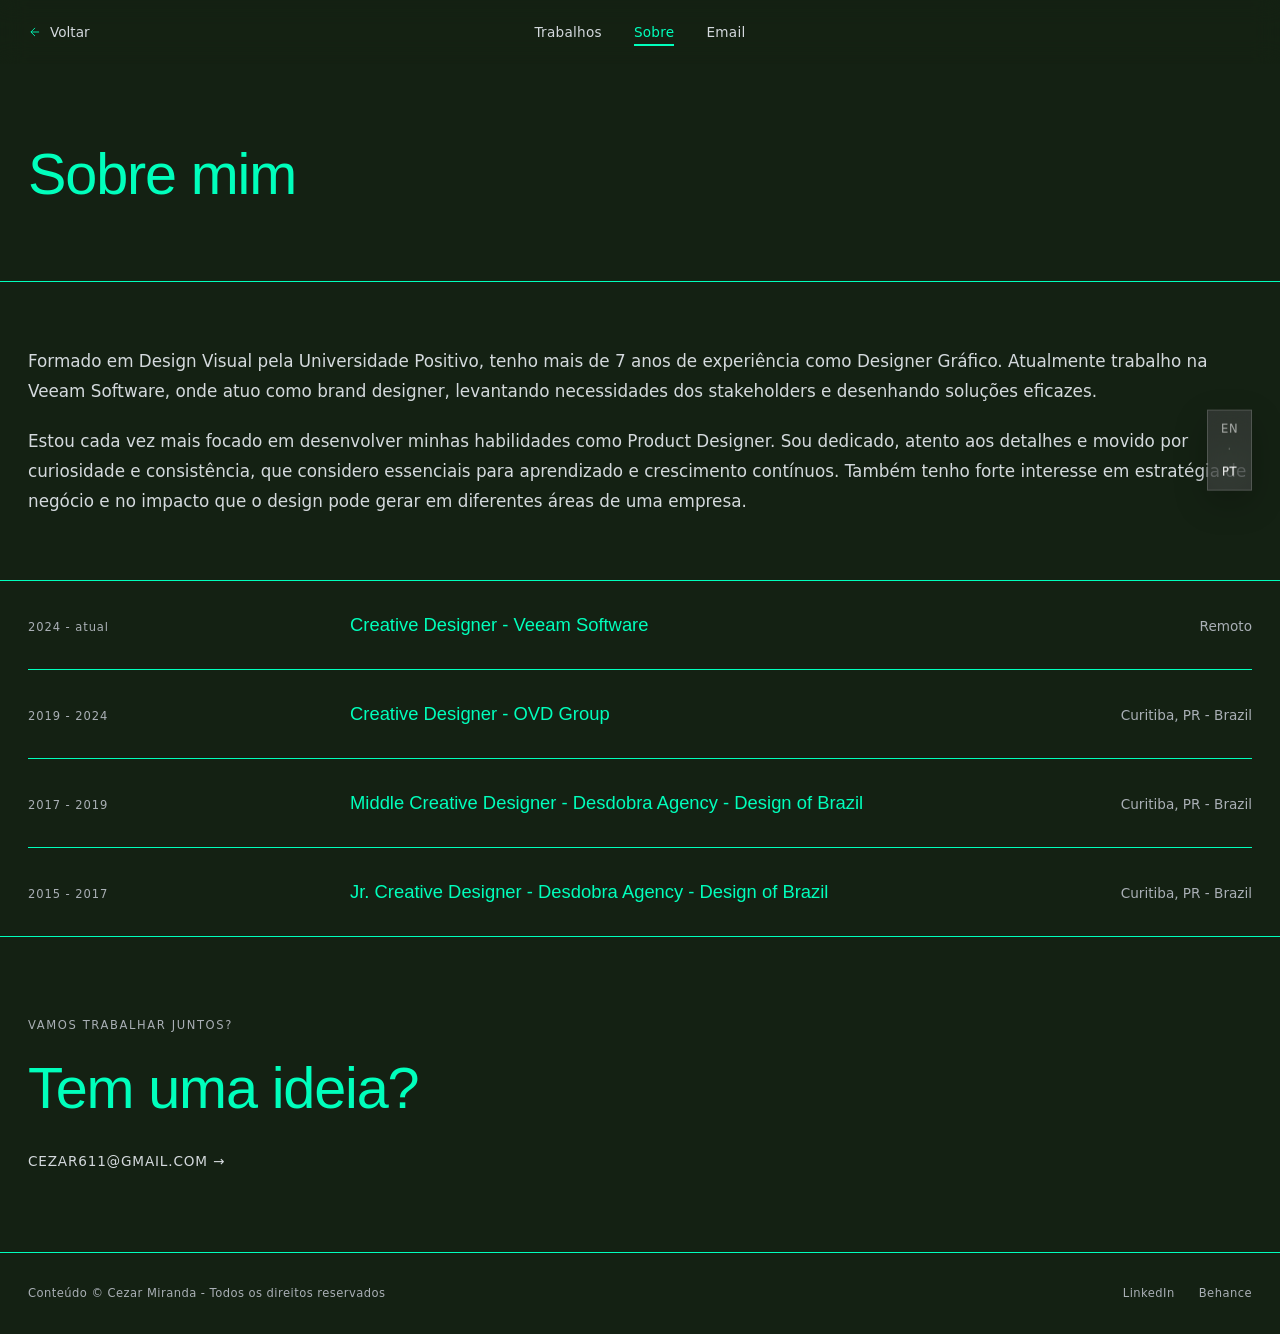
==== commit 42e53d2f: "Add files via upload" ====
--- a/about.html
+++ b/about.html
@@ -64,8 +64,6 @@
   <!-- ─── ABOUT TEXT ────────────────────────────────────── -->
   <div class="about-cols">
     <div class="about-cols__col reveal">
-      <h2 class="t-pt">Sobre mim</h2>
-      <h2 class="t-en">About me</h2>
       <div class="about-cols__body t-pt">
         <p>
           Formado em Design Visual pela Universidade Positivo, tenho mais de 7 anos de
@@ -109,8 +107,8 @@
       <span class="experience__company t-en">Remote</span>
     </div>
     <div class="experience__item reveal">
-      <span class="experience__year">2020 - 2022</span>
-      <span class="experience__role">UI/UX Designer - OVD Group</span>
+      <span class="experience__year">2019 - 2024</span>
+      <span class="experience__role">Creative Designer - OVD Group</span>
       <span class="experience__company">Curitiba, PR - Brazil</span>
     </div>
     <div class="experience__item reveal">
--- a/assets/css/global.css
+++ b/assets/css/global.css
@@ -25,8 +25,8 @@
   --text-ter: #A9AFB5;
 
   /* Tipografia */
-  --serif: 'Raleway', sans-serif;
-  --sans: 'Raleway', system-ui, sans-serif;
+  --serif: 'Archivo', sans-serif;
+  --sans: 'Archivo', system-ui, sans-serif;
 
   /* Espaçamento base */
   --pad-x: 1.75rem;
@@ -416,6 +416,10 @@
   overflow: hidden;
 }
 
+.placeholder picture {
+  display: contents;
+}
+
 .placeholder img,
 .placeholder video {
   width: 100%;
